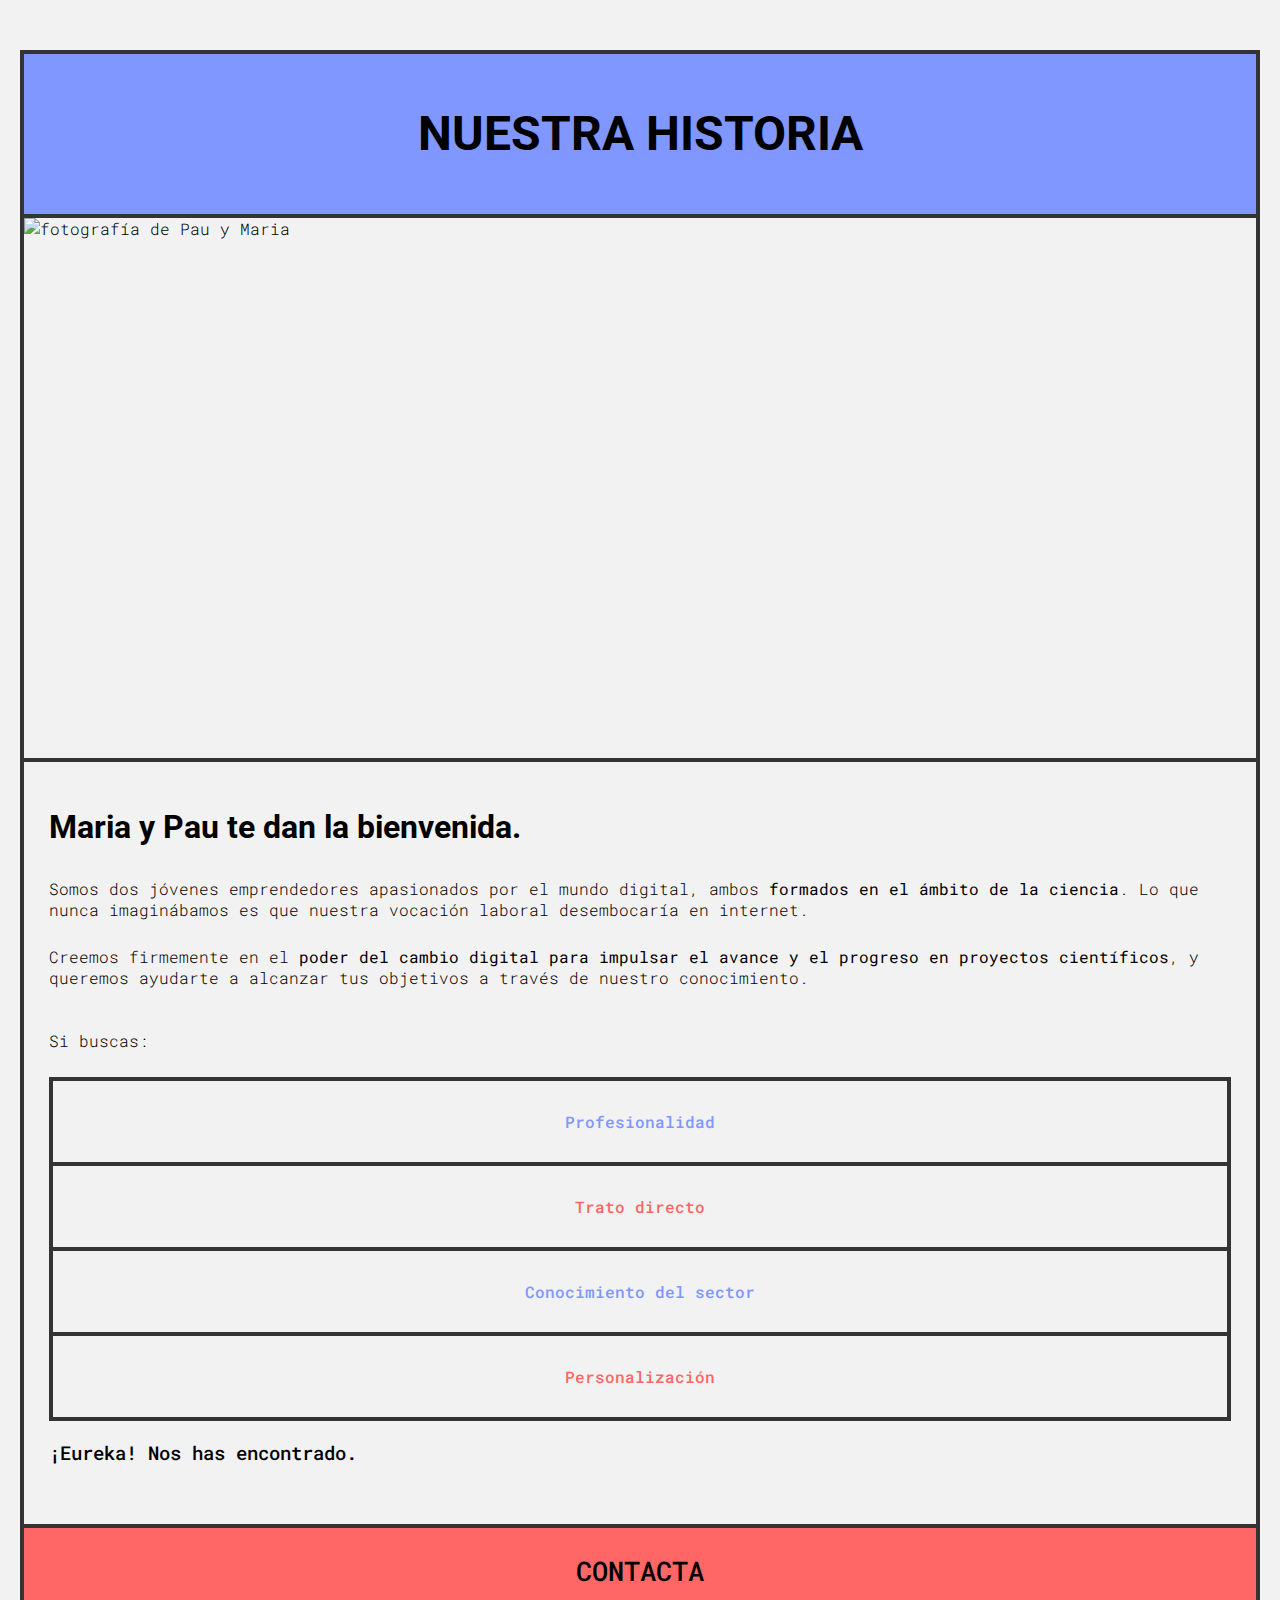
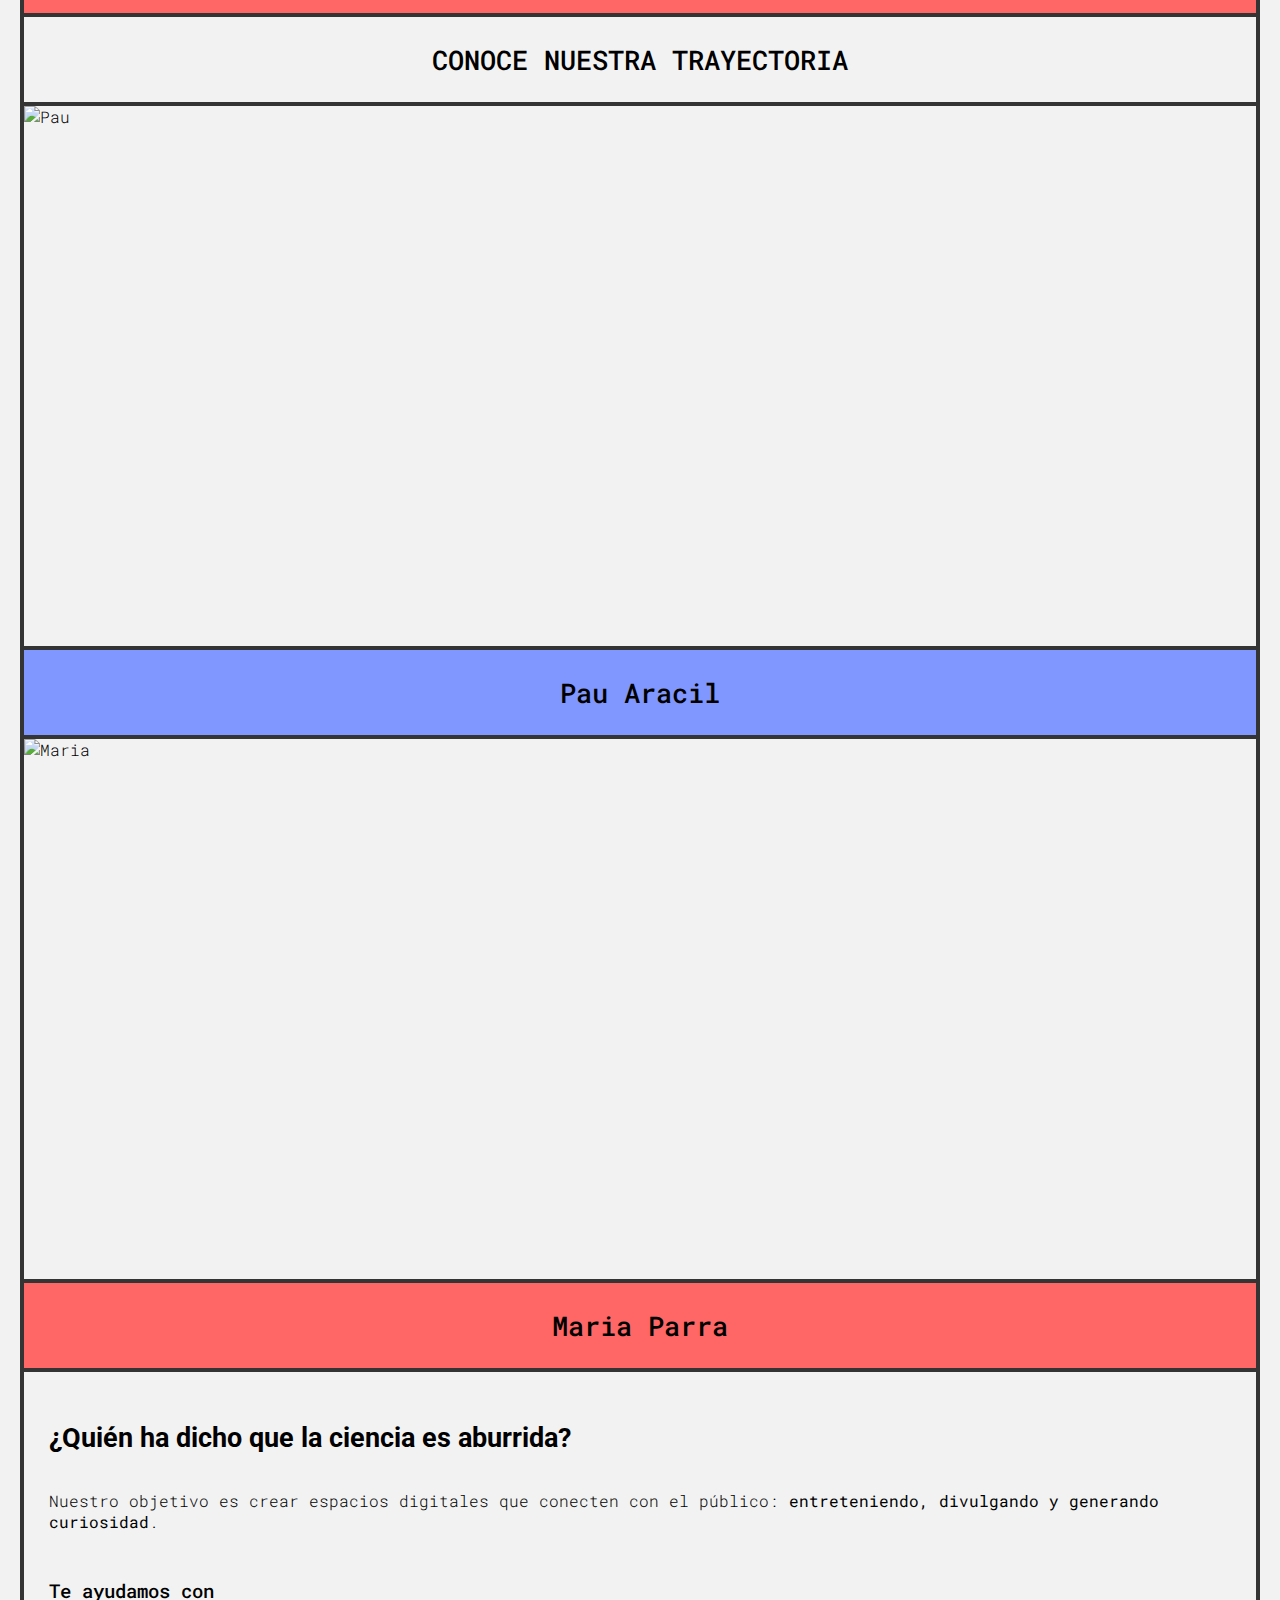
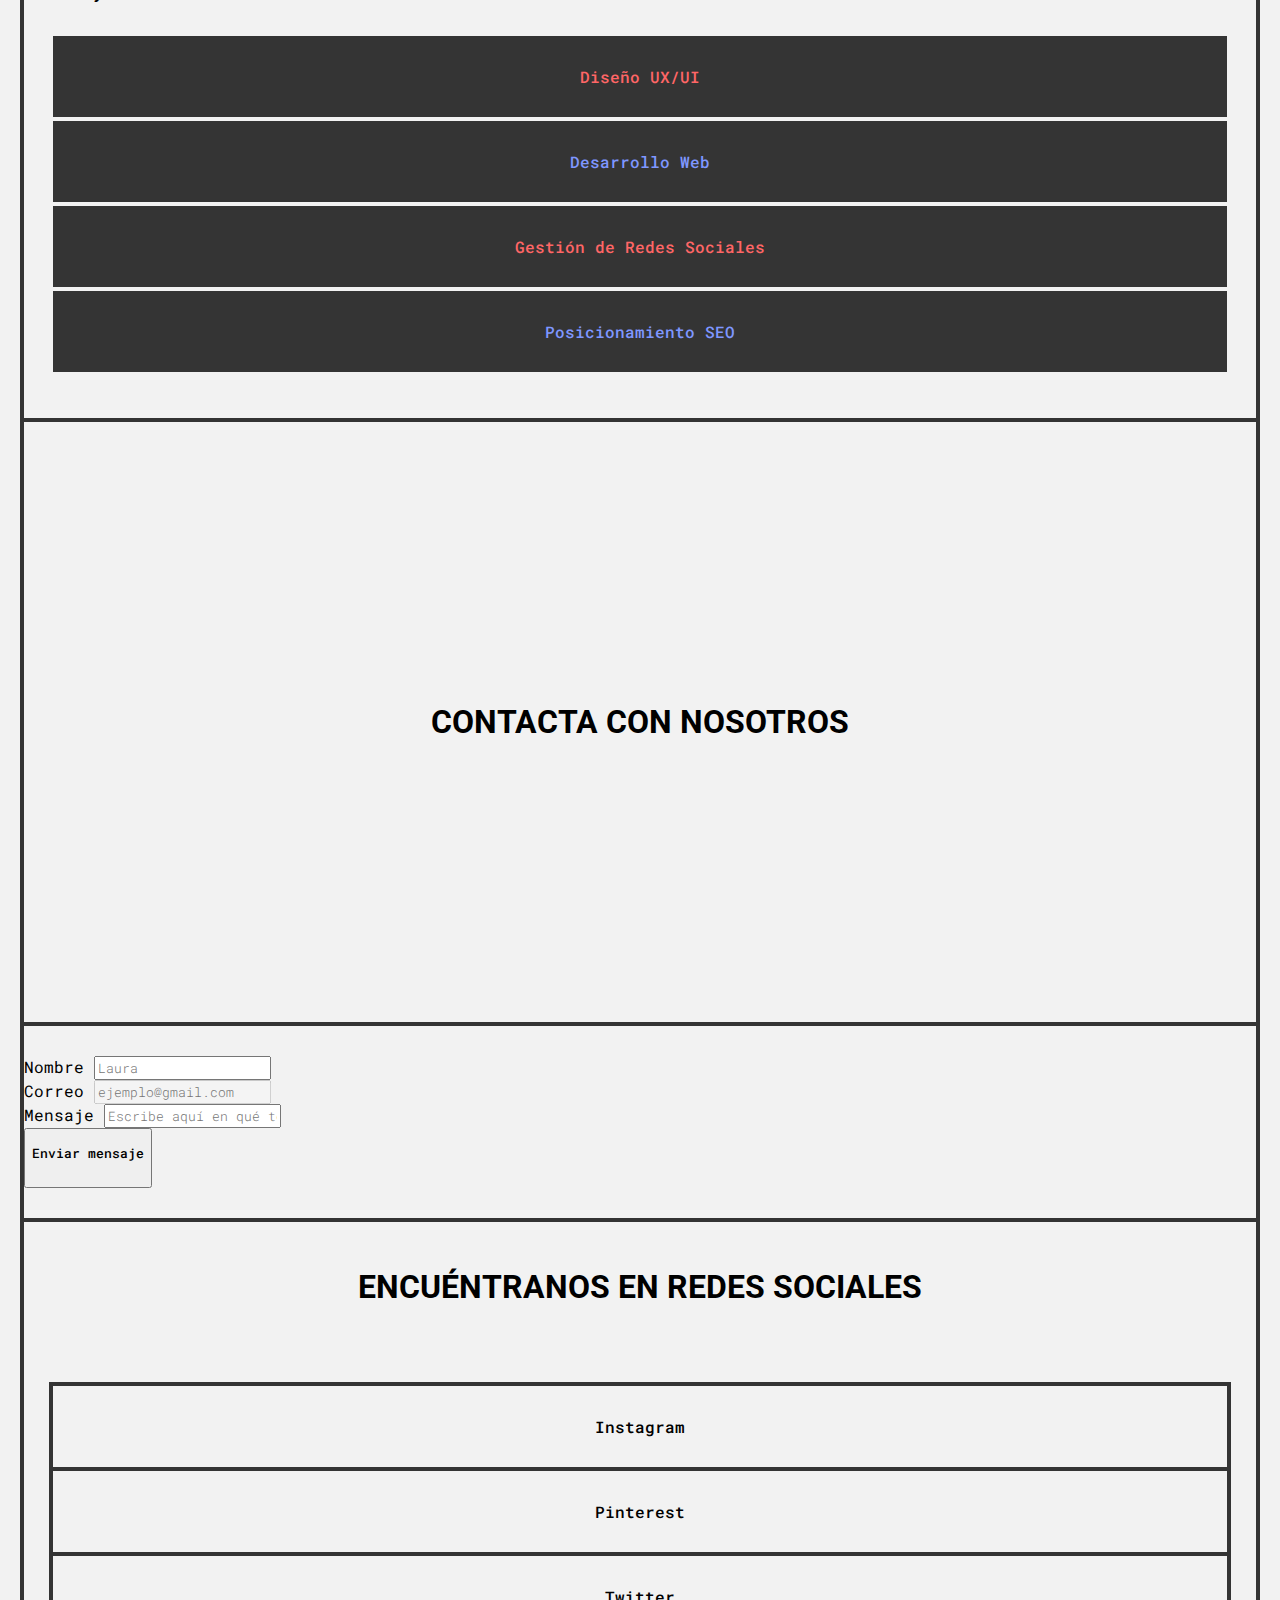
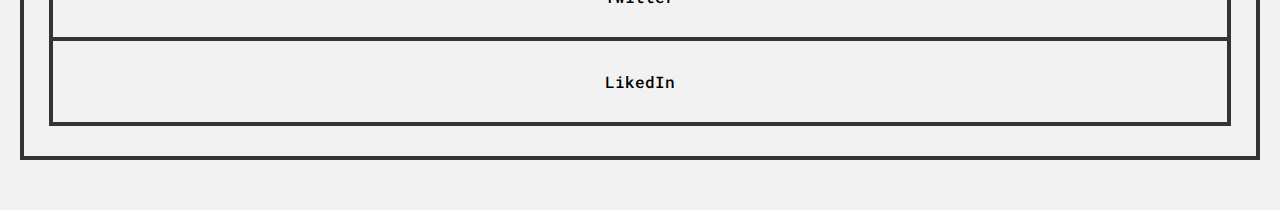
==== about.html @ 6e9b8ceb "20220104_1" ====
<!DOCTYPE html>
<html lang="en">
<head>
    <meta charset="UTF-8">
    <meta http-equiv="X-UA-Compatible" content="IE=edge">
    <meta name="viewport" content="width=device-width, initial-scale=1.0">
    <link rel="stylesheet" href="css/style.css">
    <title>About Us</title>
    <link rel="preconnect" href="https://fonts.googleapis.com">
  <link rel="preconnect" href="https://fonts.gstatic.com" crossorigin>
  <link href="https://fonts.googleapis.com/css2?family=Roboto+Mono:wght@300;500&family=Roboto:ital,wght@0,900;1,900&display=swap" rel="stylesheet">
</head>

<body>
  
  <header>
    <h1 class="box border-box box-title blue-box h1-box">NUESTRA HISTORIA
    </h1>
  </header>
  
  <article>
    <section>
      <img class="border-box" src="https://images.pexels.com/photos/10003548/pexels-photo-10003548.jpeg?auto=compress&cs=tinysrgb&w=1260&h=750&dpr=2" alt="fotografía de Pau y Maria">
    </section>
    <section class="box border-box">
      <section class="margin-box">
        <h2>Maria y Pau te dan la bienvenida.
        </h2>
        <p>Somos dos jóvenes emprendedores apasionados por el mundo digital, ambos <b>formados en el ámbito de la ciencia</b>. Lo que nunca imaginábamos es que nuestra vocación laboral desembocaría en internet.
        </p>
        <p>Creemos firmemente en el <b>poder del cambio digital para impulsar el avance y el progreso en proyectos científicos</b>, y queremos ayudarte a alcanzar tus objetivos a través de nuestro conocimiento.
        </p>
      </section>
      <section class="margin-box">
        <p> Si buscas:
        </p>
        <ul>
          <li class="blue-text grey-border">Profesionalidad</li>
          <li class="orange-text grey-border">Trato directo</li>
          <li class="blue-text grey-border">Conocimiento del sector</li>
          <li class="last-li orange-text grey-border">Personalización</li>
        </ul>
        <p class="big-bold-text">¡Eureka! Nos has encontrado.
        </p>
      </section>
    </section>
  </article>
  
  <article>
    <a class="box border-box box-title orange-box box-title-mono" href="#contact">CONTACTA</a>
    <a class="box border-box box-title box-title-mono" href="#aboutUs">CONOCE NUESTRA TRAYECTORIA</a>
  </article>
  
  <article id="aboutUs">
    <section>
      <img class="border-box" src="https://media.istockphoto.com/id/921791656/es/foto/retrato-de-mujer-africana-sobre-fondo-negro.jpg?s=612x612&w=0&k=20&c=Uk0FLRFSI-djOhnXASIT6nbZ4APIIgSgoaa4du0rtSk=" alt="Pau">
      <p class="box border-box box-title blue-box box-title-mono">Pau Aracil</p>
    </section>
    <section>
      <img class="border-box" src="https://media.istockphoto.com/id/921791656/es/foto/retrato-de-mujer-africana-sobre-fondo-negro.jpg?s=612x612&w=0&k=20&c=Uk0FLRFSI-djOhnXASIT6nbZ4APIIgSgoaa4du0rtSk=" alt="Maria">
      <p class="box border-box box-title orange-box box-title-mono">Maria Parra</p>
    </section>
  </article>
  
  <article class="box border-box">
    <section class="margin-box">
      <h3 class="italic-font">¿Quién ha dicho que la ciencia es aburrida?</h3>
      <p>Nuestro objetivo es crear espacios digitales que conecten con el público: <b>entreteniendo, divulgando y generando curiosidad</b>.</p>
    </section>
    <section class="margin-box">
      <p class="big-bold-text">Te ayudamos con</p>
      <ul>
        <li class="orange-text grey-box white-border">Diseño UX/UI</li>
        <li class="blue-text grey-box white-border">Desarrollo Web</li>
        <li class="orange-text grey-box white-border">Gestión de Redes Sociales</li>
        <li class="blue-text grey-box white-border">Posicionamiento SEO</li>
      </ul>
    </section>
  </article>
  
  <article id="contact">
    <h2 class="box border-box box-title contact-background orange-text">CONTACTA CON NOSOTROS</h2>
    <section class="box border-box">
      <section class="name">
        <label class="form" for="name"><b>Nombre</b></label>
        <input class="form" type="text" placeholder="Laura" id="name">
      </section>
      <section class="email">
        <label class="form" for="email"><b>Correo</b></label>
        <input class="form" type="email" placeholder="ejemplo@gmail.com" id="email" disabled>
      </section>
      <section class="message">
        <label class="form" for="message"><b>Mensaje</b></label>
        <input class="form" type="text" placeholder="Escribe aquí en qué te gustaría que te ayudásemos" id="message">
      </section>
      <section class="submit">
        <button class="form backgroundBlue" type="submit" name="enviar"><p>Enviar mensaje</p></button>
      </section>
    </section>
  </article>
    
  <article>
    <section class="box box-title">
      <h2>ENCUÉNTRANOS EN REDES SOCIALES</h2>
    </section>
    <section class="box">
      <ul class="margin-box socialMedia">
        <li class="grey-border">Instagram</li>
        <li class="grey-border">Pinterest</li>
      </ul>
      <ul class="margin-box socialMedia">
        <li class="grey-border">Twitter</li>
        <li class="last-li grey-border">LikedIn</li>
      </ul>
  </article>

</body>
---- css/style.css ----
body {
    font-family: Roboto Mono, 'monospace';
    font-weight: 300;
    font-size: 1em;
    background-color: #F2F2F2;
    margin: 50px 20px;
    border: solid 4px #343434;
  }
  
  h1, h2, h3 {
    font-family: Roboto;
    margin: 0;
    padding: 20px 0 20px 0;
  }
  
  h2 {
    font-size: 2em;
    line-height: 30px; 
  }
  
  h3 {
    font-size: 1.7em;
  }
  
  p {
    padding: 0 0 10px 0;
  }
  
  [placeholder] {
    font-family: Roboto Mono, 'monospaced';
    font-weight: 300;
  }
  
  ul {
    padding: 0;
  }
  
  li {
    font-weight: 500;
    font-size: 1em;
    padding: 30px 30px;
    display: flex;
    justify-content: center;
    align-items: center;
    text-align: center;
  }
  
  img {
    object-fit: cover;
    width: 100%;
    height: 60vh;
    display: block;
  }
  
  button {
    font-family: Roboto Mono, 'monospaced';
    font-weight: 500;
  }
  
  
  /* Utilities */
  
  .big-bold-text {
    font-weight: 500;
    font-size: 1.2em;
    line-height: 25px; 
  }
  
  .italic-text {
    font-style: italic;
  }

  .orange-text {
    color: #FF6666;
  }

  .blue-text {
    color: #7F97FF;
  }
  
  .box {
    margin: 0;
    display: flex;
    flex-direction: column;
    padding: 30px 0;
  }
  
  .border-box {
    border-color: #343434;
    border-width: 0 0 4px 0;
    border-style: solid;
  }
  
  .box-title {
    color: black;
    justify-content: center;
    align-items: center;
    padding: 30px 10px;
    text-align: center;
  }
  
  .box-title-mono {
    text-decoration: none;
    font-size: 1.7em;
    font-family: Roboto Mono;
    font-weight: 500;
    line-height: 25px;
  }
  
  .h1-box {
    padding: 60px 10px;
    font-size: 3em;
    line-height: 40px;
  }
  
  .blue-box {
    background-color: #7F97FF;
  }
  
  .orange-box {
    background-color: #FF6666;
  }

  .grey-box {
    background-color: #343434;
  }
  
  .margin-box {
    margin: 0 25px 0 25px;
  }
  
  .contact-background {
    background-image: url("https://e00-elmundo.uecdn.es/elmundo/imagenes/2013/04/30/ciencia/1367320812_0.jpg");
    height: 60vh;
    background-repeat: no-repeat;
    background-position: center;
    background-size: cover;
    display: flex;
    align-items: center;
    justify-content: center;
  }
  
  .grey-border {
    border-color: #343434;
    border-width: 4px 4px 0 4px;
    border-style: solid;
  }

  .white-border {
    border-color: #F2F2F2;
    border-width: 4px 4px 0 4px;
    border-style: solid;
  }

  .last-li {
    border-width: 4px;
  }



  


  
  
  /* Todo esto de aquí abajo creo que lo tendré que poner para un móvil algo más grande

  Además, tendré que hacer algo para que no tengan margen, porque en el móvil peque peque lo he puesto
  igual que están las fortalezas y los servicios.

  .socialMedia {
    display: flex;
    justify-content: center;
    align-items: center;
    margin: 0;
  }

  .socialMedia > li {
    text-align: center;
    flex: 1;
    display: block;
    border-color: #343434;
    border-style: solid;
    margin: 0;
  }
  
  .socialMedia > li:nth-child(1) {
    border-width: 4px 2px 0 0;
  }
  
  .socialMedia > li:nth-child(2) {
    border-width: 4px 0 0 2px;
  } 

  */
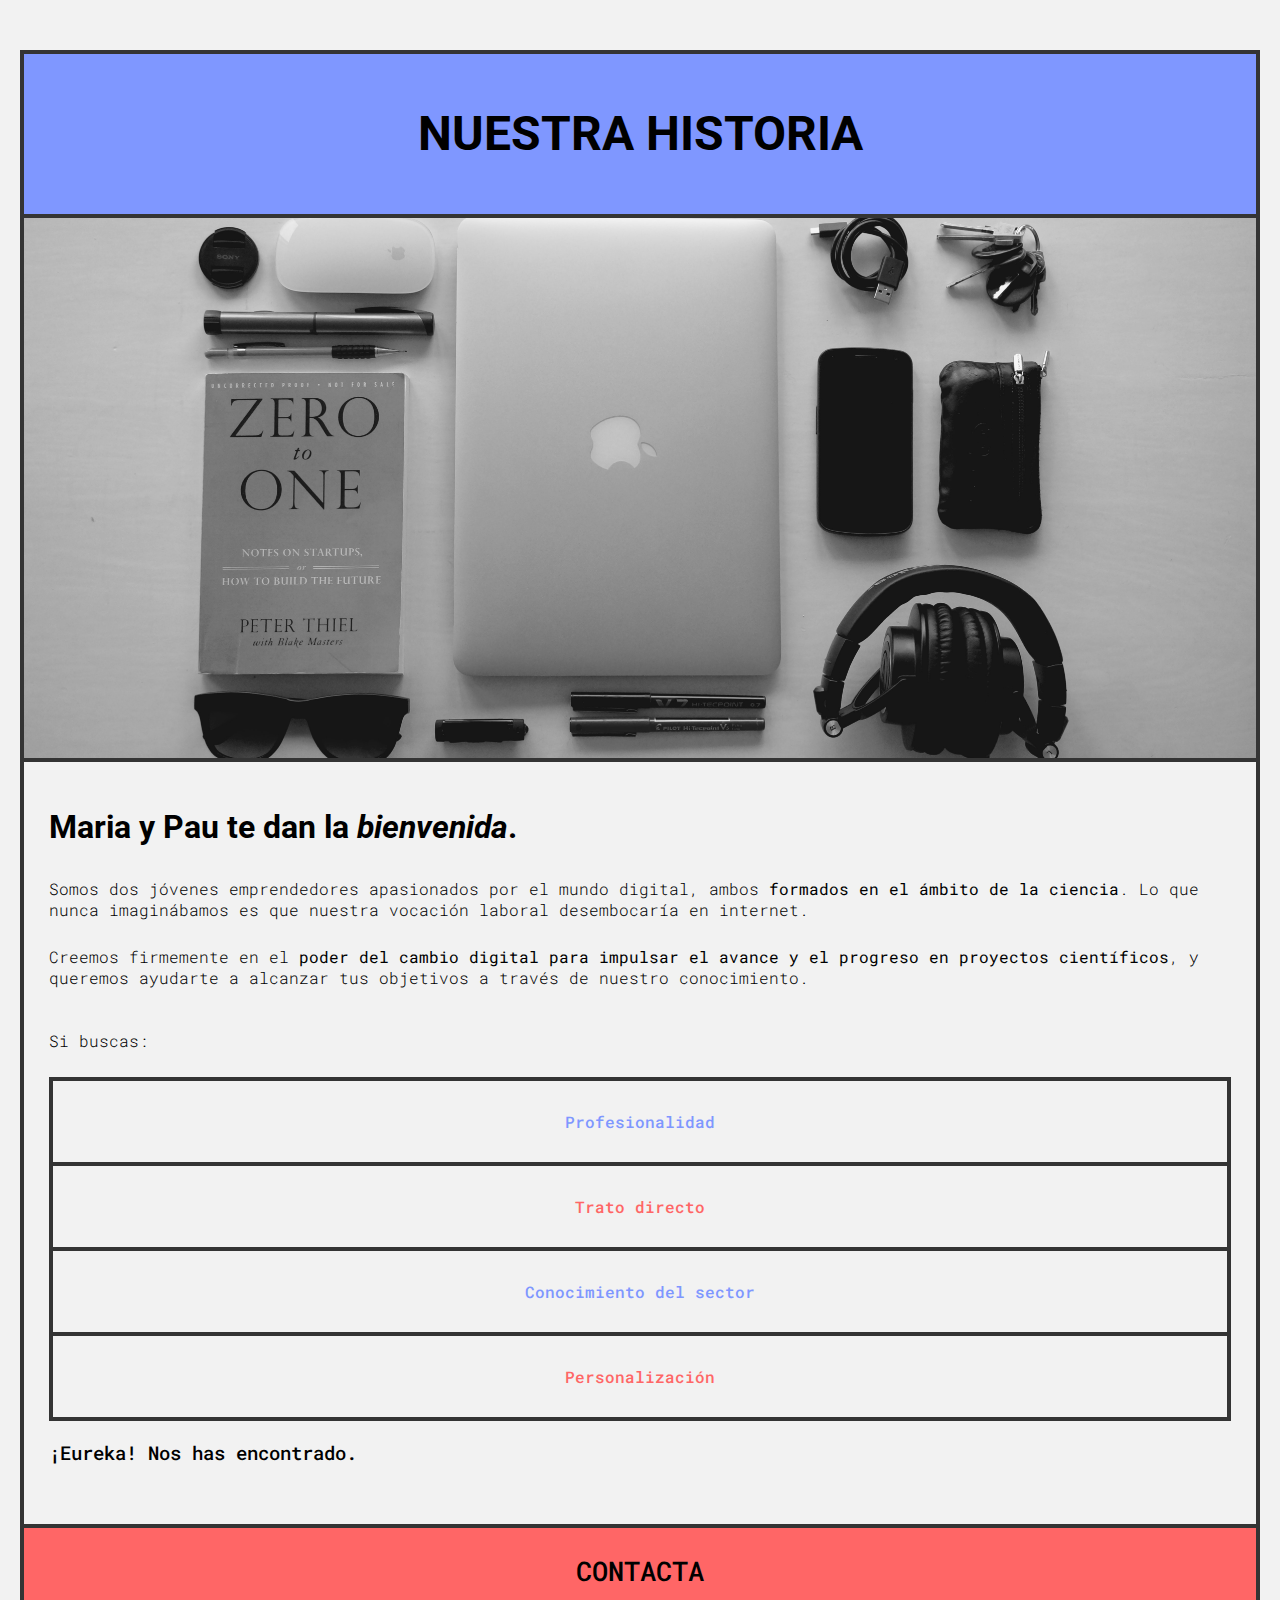
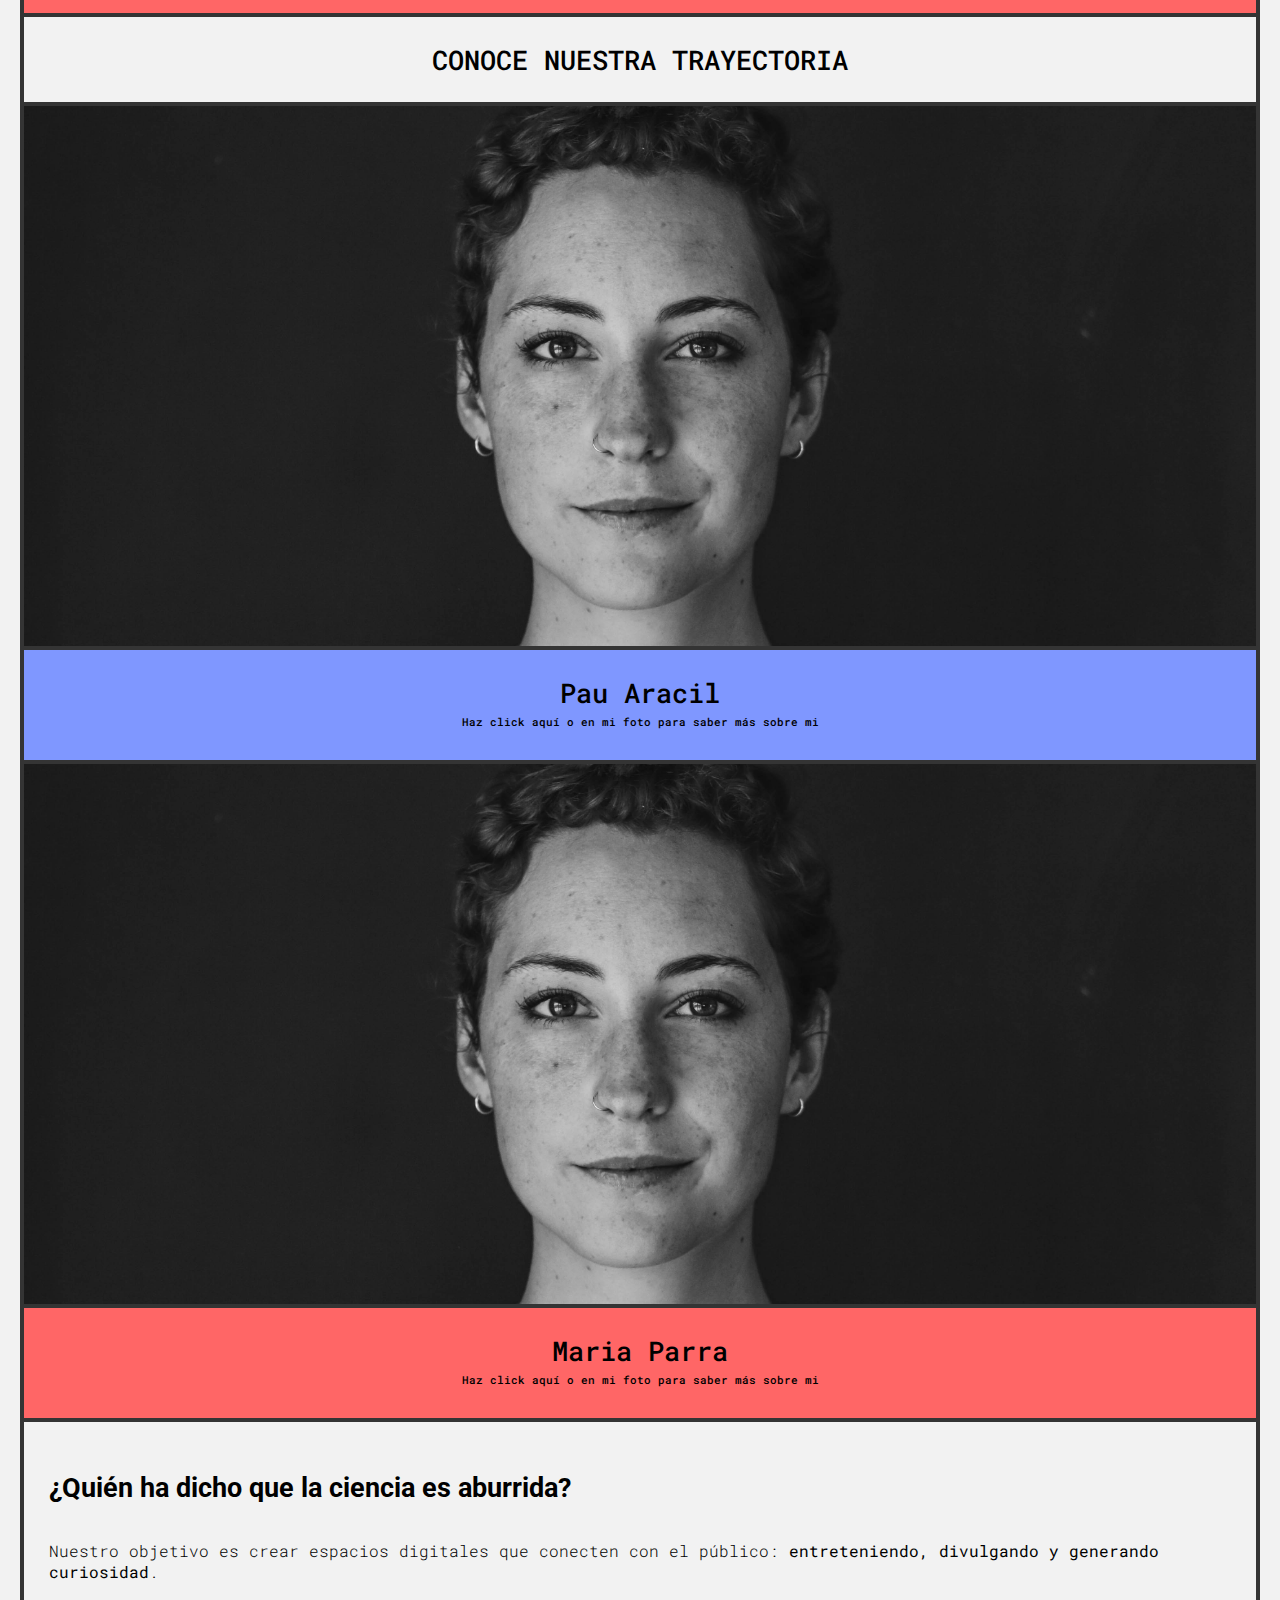
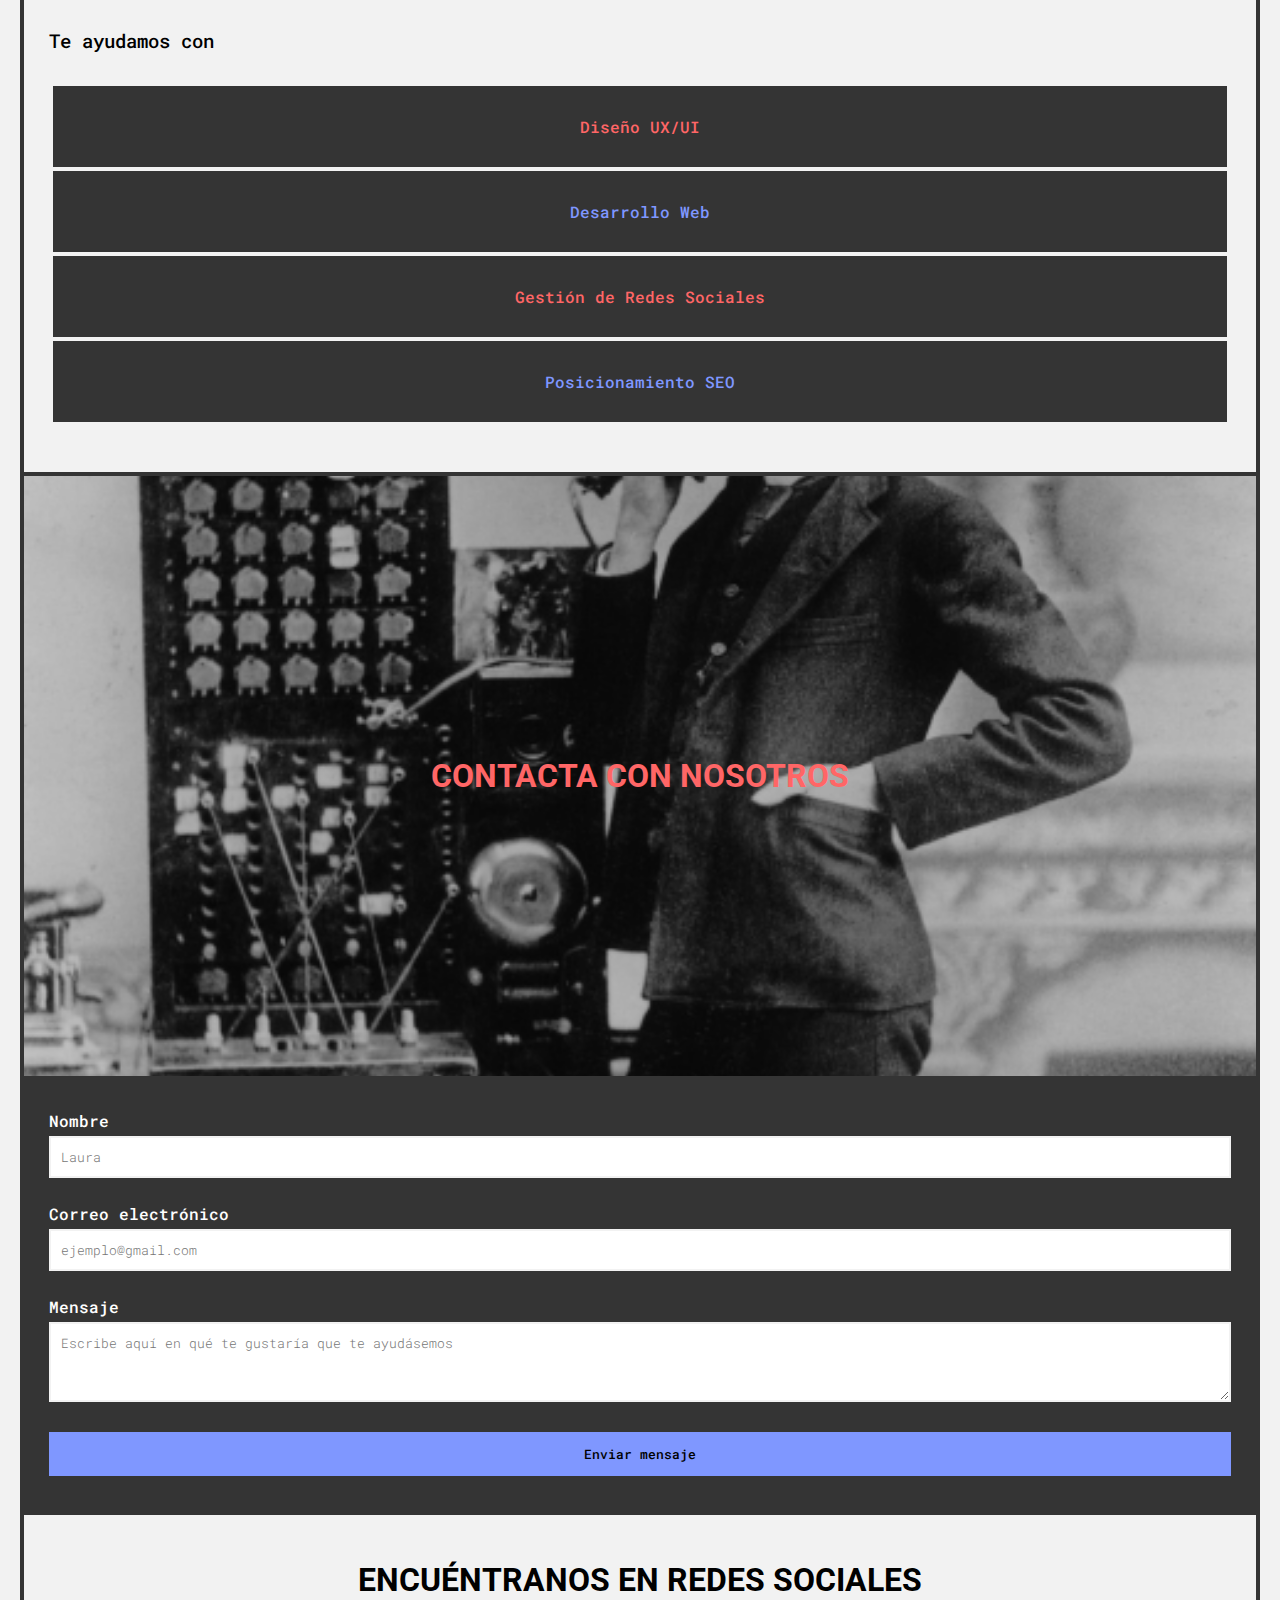
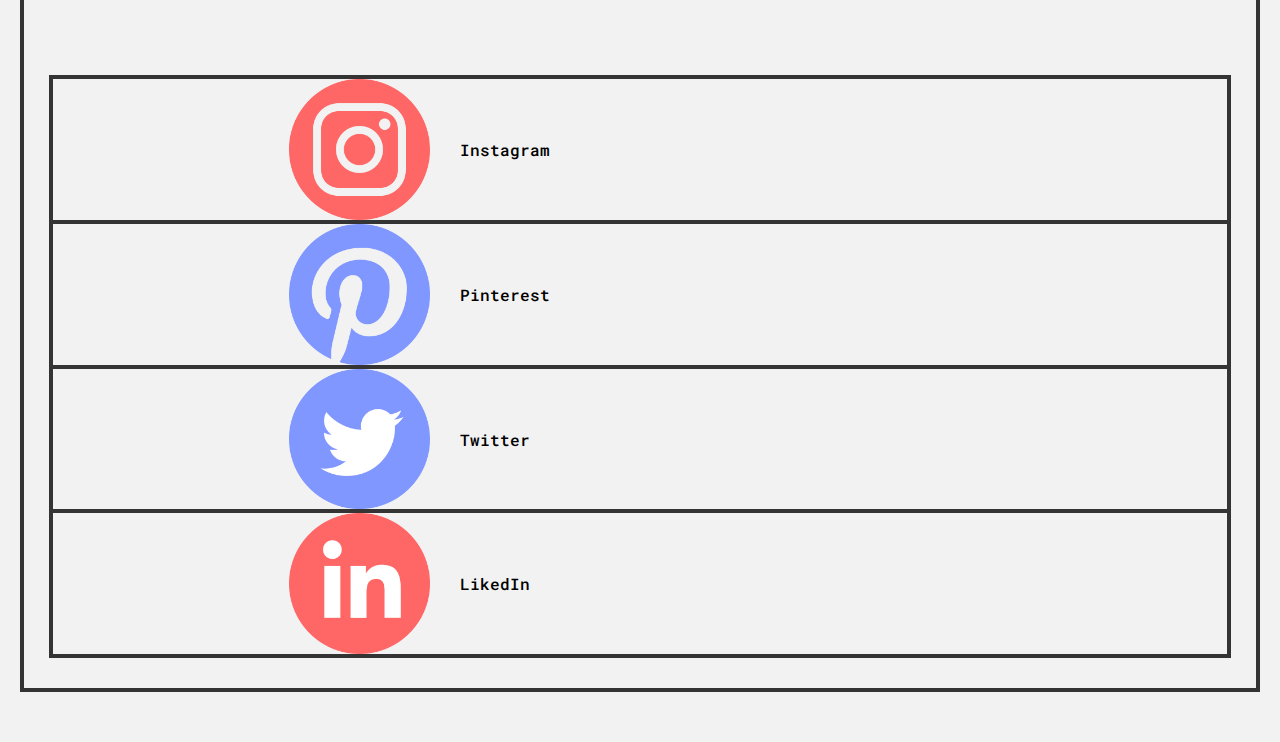
==== commit b204b7eb: "20220104_2" ====
--- a/about.html
+++ b/about.html
@@ -20,11 +20,11 @@
   
   <article>
     <section>
-      <img class="border-box" src="https://images.pexels.com/photos/10003548/pexels-photo-10003548.jpeg?auto=compress&cs=tinysrgb&w=1260&h=750&dpr=2" alt="fotografía de Pau y Maria">
+      <img class="border-box" src="img/foto-prueba-1.jpg" alt="fotografía de Pau y Maria">
     </section>
     <section class="box border-box">
       <section class="margin-box">
-        <h2>Maria y Pau te dan la bienvenida.
+        <h2>Maria y Pau te dan la <i>bienvenida</i>.
         </h2>
         <p>Somos dos jóvenes emprendedores apasionados por el mundo digital, ambos <b>formados en el ámbito de la ciencia</b>. Lo que nunca imaginábamos es que nuestra vocación laboral desembocaría en internet.
         </p>
@@ -35,10 +35,10 @@
         <p> Si buscas:
         </p>
         <ul>
-          <li class="blue-text grey-border">Profesionalidad</li>
-          <li class="orange-text grey-border">Trato directo</li>
-          <li class="blue-text grey-border">Conocimiento del sector</li>
-          <li class="last-li orange-text grey-border">Personalización</li>
+          <li class="blue-text grey-border hover-grey">Profesionalidad</li>
+          <li class="orange-text grey-border hover-grey">Trato directo</li>
+          <li class="blue-text grey-border hover-grey">Conocimiento del sector</li>
+          <li class="last-li orange-text grey-border hover-grey">Personalización</li>
         </ul>
         <p class="big-bold-text">¡Eureka! Nos has encontrado.
         </p>
@@ -53,12 +53,12 @@
   
   <article id="aboutUs">
     <section>
-      <img class="border-box" src="https://media.istockphoto.com/id/921791656/es/foto/retrato-de-mujer-africana-sobre-fondo-negro.jpg?s=612x612&w=0&k=20&c=Uk0FLRFSI-djOhnXASIT6nbZ4APIIgSgoaa4du0rtSk=" alt="Pau">
-      <p class="box border-box box-title blue-box box-title-mono">Pau Aracil</p>
+      <img class="border-box" src="img/foto-prueba-2.jpg" alt="Pau">
+      <p class="box border-box box-title blue-box box-title-mono name-text">Pau Aracil</p>
     </section>
     <section>
-      <img class="border-box" src="https://media.istockphoto.com/id/921791656/es/foto/retrato-de-mujer-africana-sobre-fondo-negro.jpg?s=612x612&w=0&k=20&c=Uk0FLRFSI-djOhnXASIT6nbZ4APIIgSgoaa4du0rtSk=" alt="Maria">
-      <p class="box border-box box-title orange-box box-title-mono">Maria Parra</p>
+      <img class="border-box" src="img/foto-prueba-2.jpg" alt="Maria">
+      <p class="box border-box box-title orange-box box-title-mono name-text">Maria Parra</p>
     </section>
   </article>
   
@@ -73,30 +73,30 @@
         <li class="orange-text grey-box white-border">Diseño UX/UI</li>
         <li class="blue-text grey-box white-border">Desarrollo Web</li>
         <li class="orange-text grey-box white-border">Gestión de Redes Sociales</li>
-        <li class="blue-text grey-box white-border">Posicionamiento SEO</li>
+        <li class="last-li blue-text grey-box white-border">Posicionamiento SEO</li>
       </ul>
     </section>
   </article>
   
   <article id="contact">
     <h2 class="box border-box box-title contact-background orange-text">CONTACTA CON NOSOTROS</h2>
-    <section class="box border-box">
-      <section class="name">
-        <label class="form" for="name"><b>Nombre</b></label>
-        <input class="form" type="text" placeholder="Laura" id="name">
+    <form class="box border-box grey-box">
+      <section class="content margin-box ">
+        <label for="name">Nombre</label>
+        <input type="text" placeholder="Laura" id="name">
       </section>
-      <section class="email">
-        <label class="form" for="email"><b>Correo</b></label>
-        <input class="form" type="email" placeholder="ejemplo@gmail.com" id="email" disabled>
+      <section class="content margin-box">
+        <label for="mail">Correo electrónico</label>
+        <input type="email" placeholder="ejemplo@gmail.com" id="mail">
       </section>
-      <section class="message">
-        <label class="form" for="message"><b>Mensaje</b></label>
-        <input class="form" type="text" placeholder="Escribe aquí en qué te gustaría que te ayudásemos" id="message">
+      <section class="content margin-box">
+        <label for="msg">Mensaje</label>
+        <textarea type="text" placeholder="Escribe aquí en qué te gustaría que te ayudásemos" id="msg"></textarea>
       </section>
-      <section class="submit">
-        <button class="form backgroundBlue" type="submit" name="enviar"><p>Enviar mensaje</p></button>
+      <section class="content margin-box">
+        <button class="blue-box" type="submit" name="enviar"><p>Enviar mensaje</p></button>
       </section>
-    </section>
+    </form>
   </article>
     
   <article>
@@ -105,12 +105,24 @@
     </section>
     <section class="box">
       <ul class="margin-box socialMedia">
-        <li class="grey-border">Instagram</li>
-        <li class="grey-border">Pinterest</li>
+        <section class="icon-text grey-border">
+          <img class="icon" src="img/icono-instagram.png" alt="Icono Instagram">
+          <li>Instagram</li>
+        </section>
+        <section class="icon-text grey-border">
+          <img class="icon" src="img/icono-pinterest.png" alt="Icono Pinterest">
+          <li>Pinterest</li>
+        </section>
       </ul>
       <ul class="margin-box socialMedia">
-        <li class="grey-border">Twitter</li>
-        <li class="last-li grey-border">LikedIn</li>
+        <section class="icon-text grey-border">
+          <img class="icon" src="img/icono-twitter.png" alt="Icono Twitter">
+          <li>Twitter</li>
+        </section>
+        <section class="last-li icon-text grey-border">
+          <img class="icon" src="img/icono-linkedin.png" alt="Icono LikedIn">
+          <li>LikedIn</li>
+        </section>
       </ul>
   </article>
 
--- a/css/style.css
+++ b/css/style.css
@@ -1,172 +1,244 @@
 body {
-    font-family: Roboto Mono, 'monospace';
-    font-weight: 300;
-    font-size: 1em;
-    background-color: #F2F2F2;
-    margin: 50px 20px;
-    border: solid 4px #343434;
-  }
-  
-  h1, h2, h3 {
-    font-family: Roboto;
-    margin: 0;
-    padding: 20px 0 20px 0;
-  }
-  
-  h2 {
-    font-size: 2em;
-    line-height: 30px; 
-  }
-  
-  h3 {
-    font-size: 1.7em;
-  }
-  
-  p {
-    padding: 0 0 10px 0;
-  }
-  
-  [placeholder] {
-    font-family: Roboto Mono, 'monospaced';
-    font-weight: 300;
-  }
-  
-  ul {
-    padding: 0;
-  }
-  
-  li {
-    font-weight: 500;
-    font-size: 1em;
-    padding: 30px 30px;
-    display: flex;
-    justify-content: center;
-    align-items: center;
-    text-align: center;
-  }
-  
-  img {
-    object-fit: cover;
-    width: 100%;
-    height: 60vh;
-    display: block;
-  }
-  
-  button {
-    font-family: Roboto Mono, 'monospaced';
-    font-weight: 500;
-  }
-  
-  
-  /* Utilities */
-  
-  .big-bold-text {
-    font-weight: 500;
-    font-size: 1.2em;
-    line-height: 25px; 
-  }
-  
-  .italic-text {
-    font-style: italic;
-  }
-
-  .orange-text {
-    color: #FF6666;
-  }
-
-  .blue-text {
-    color: #7F97FF;
-  }
-  
-  .box {
-    margin: 0;
-    display: flex;
-    flex-direction: column;
-    padding: 30px 0;
-  }
-  
-  .border-box {
-    border-color: #343434;
-    border-width: 0 0 4px 0;
-    border-style: solid;
-  }
-  
-  .box-title {
-    color: black;
-    justify-content: center;
-    align-items: center;
-    padding: 30px 10px;
-    text-align: center;
-  }
-  
-  .box-title-mono {
-    text-decoration: none;
-    font-size: 1.7em;
-    font-family: Roboto Mono;
-    font-weight: 500;
-    line-height: 25px;
-  }
-  
-  .h1-box {
-    padding: 60px 10px;
-    font-size: 3em;
-    line-height: 40px;
-  }
-  
-  .blue-box {
-    background-color: #7F97FF;
-  }
-  
-  .orange-box {
-    background-color: #FF6666;
-  }
-
-  .grey-box {
-    background-color: #343434;
-  }
-  
-  .margin-box {
-    margin: 0 25px 0 25px;
-  }
-  
-  .contact-background {
-    background-image: url("https://e00-elmundo.uecdn.es/elmundo/imagenes/2013/04/30/ciencia/1367320812_0.jpg");
-    height: 60vh;
-    background-repeat: no-repeat;
-    background-position: center;
-    background-size: cover;
-    display: flex;
-    align-items: center;
-    justify-content: center;
-  }
-  
-  .grey-border {
-    border-color: #343434;
-    border-width: 4px 4px 0 4px;
-    border-style: solid;
-  }
-
-  .white-border {
-    border-color: #F2F2F2;
-    border-width: 4px 4px 0 4px;
-    border-style: solid;
-  }
-
-  .last-li {
-    border-width: 4px;
-  }
-
-
-
-  
-
-
-  
-  
-  /* Todo esto de aquí abajo creo que lo tendré que poner para un móvil algo más grande
-
-  Además, tendré que hacer algo para que no tengan margen, porque en el móvil peque peque lo he puesto
-  igual que están las fortalezas y los servicios.
+  font-family: Roboto Mono, 'monospace';
+  font-weight: 300;
+  font-size: 1em;
+  background-color: #F2F2F2;
+  margin: 50px 20px;
+  border: solid 4px #343434;
+}
+  
+h1, h2, h3 {
+  font-family: Roboto;
+  margin: 0;
+  padding: 20px 0 20px 0;
+}
+  
+h2 {
+  font-size: 2em;
+  line-height: 30px; 
+}
+  
+h3 {
+  font-size: 1.7em;
+}
+  
+p {
+  padding: 0 0 10px 0;
+}
+  
+[placeholder] {
+  font-family: Roboto Mono, 'monospaced';
+  font-weight: 300;
+}
+  
+ul {
+  padding: 0;
+}
+  
+li {
+  font-weight: 500;
+  font-size: 1em;
+  padding: 30px 30px;
+  display: flex;
+  justify-content: center;
+  align-items: center;
+  text-align: center;
+}
+  
+img {
+  object-fit: cover;
+  width: 100%;
+  height: 60vh;
+  display: block;
+}
+
+label {
+  color: white;
+  display: block;
+  font-weight: 500;
+}
+
+input, textarea {
+  display: block;
+  width: 100%;
+  margin: 5px 0 25px 0;
+  padding: 10px;
+  box-sizing: border-box;
+  border: solid 2px #F2F2F2;
+  box-shadow: 0;
+  outline: 0 none;
+
+}
+
+textarea {
+  padding: 10px 10px 30px 10px;
+}
+  
+button {
+  font-family: Roboto Mono, 'monospaced';
+  font-weight: 500;
+  margin: 5px 0;
+  width: 100%;
+  padding: 0;
+  border: none;
+}
+
+button > p {
+  padding: 0;
+}
+  
+/* Utilities */
+
+.content {
+  display: block;
+  position: relative;
+}
+
+.big-bold-text {
+  font-weight: 500;
+  font-size: 1.2em;
+  line-height: 25px; 
+}
+  
+.italic-text {
+  font-style: italic;
+}
+
+.orange-text {
+  color: #FF6666;
+}
+
+.blue-text {
+  color: #7F97FF;
+}
+  
+.box {
+  margin: 0;
+  display: flex;
+  flex-direction: column;
+  padding: 30px 0;
+}
+  
+.border-box {
+  border-color: #343434;
+  border-width: 0 0 4px 0;
+  border-style: solid;
+}
+  
+.box-title {
+  color: black;
+  justify-content: center;
+  align-items: center;
+  padding: 30px 30px;
+  text-align: center;
+}
+  
+.box-title-mono {
+  text-decoration: none;
+  font-size: 1.7em;
+  font-family: Roboto Mono;
+  font-weight: 500;
+  line-height: 25px;
+}
+  
+.h1-box {
+  padding: 60px 10px;
+  font-size: 3em;
+  line-height: 40px;
+}
+  
+.blue-box {
+  background-color: #7F97FF;
+}
+  
+.orange-box {
+  background-color: #FF6666;
+}
+
+.grey-box {
+  background-color: #343434;
+}
+  
+.margin-box {
+  margin: 0 25px 0 25px;
+}
+  
+.contact-background {
+  background-image: url("../img/foto-telefono.jpg");
+  height: 60vh;
+  background-repeat: no-repeat;
+  background-position: center;
+  background-size: cover;
+  display: flex;
+  align-items: center;
+  justify-content: center;
+  color: #FF6666;
+}
+  
+.grey-border {
+  border-color: #343434;
+  border-width: 4px 4px 0 4px;
+  border-style: solid;
+}
+
+.white-border {
+  border-color: #F2F2F2;
+  border-width: 4px 4px 0 4px;
+  border-style: solid;
+}
+
+.name-text::after {
+  content: "Haz click aquí o en mi foto para saber más sobre mi";
+  color: black;
+  font-size: 0.4em;
+  line-height: 15px;
+  margin-top: 10px;
+}
+
+/* Esto de arriba quitarlo en desktop, porque al pasar el cursor ya lo verán */
+
+.icon-text {
+  display: flex;
+  align-items: center;
+  justify-content: left;
+  padding-left: 20%;
+}
+
+.icon {
+  width: 15%;
+  height: 15%;
+}
+  
+.last-li {
+  border-width: 4px;
+}
+
+/* Locura de hovers */
+
+.hover-grey:hover, .hover-grey:active {
+  background-color: #343434;
+}
+
+button:hover {
+  background-color: #FF6666;
+}
+
+input:focus,textarea:focus {
+  border: solid 2px #FF6666;
+}
+
+
+
+
+
+  
+  
+/* Todo esto de aquí abajo creo que lo tendré que poner para un móvil algo más grande
+
+Además, tendré que hacer algo para que no tengan margen, porque en el móvil peque peque lo he puesto
+igual que están las fortalezas y los servicios.
+
+Comprobar que todas las clases estén bien!
 
   .socialMedia {
     display: flex;
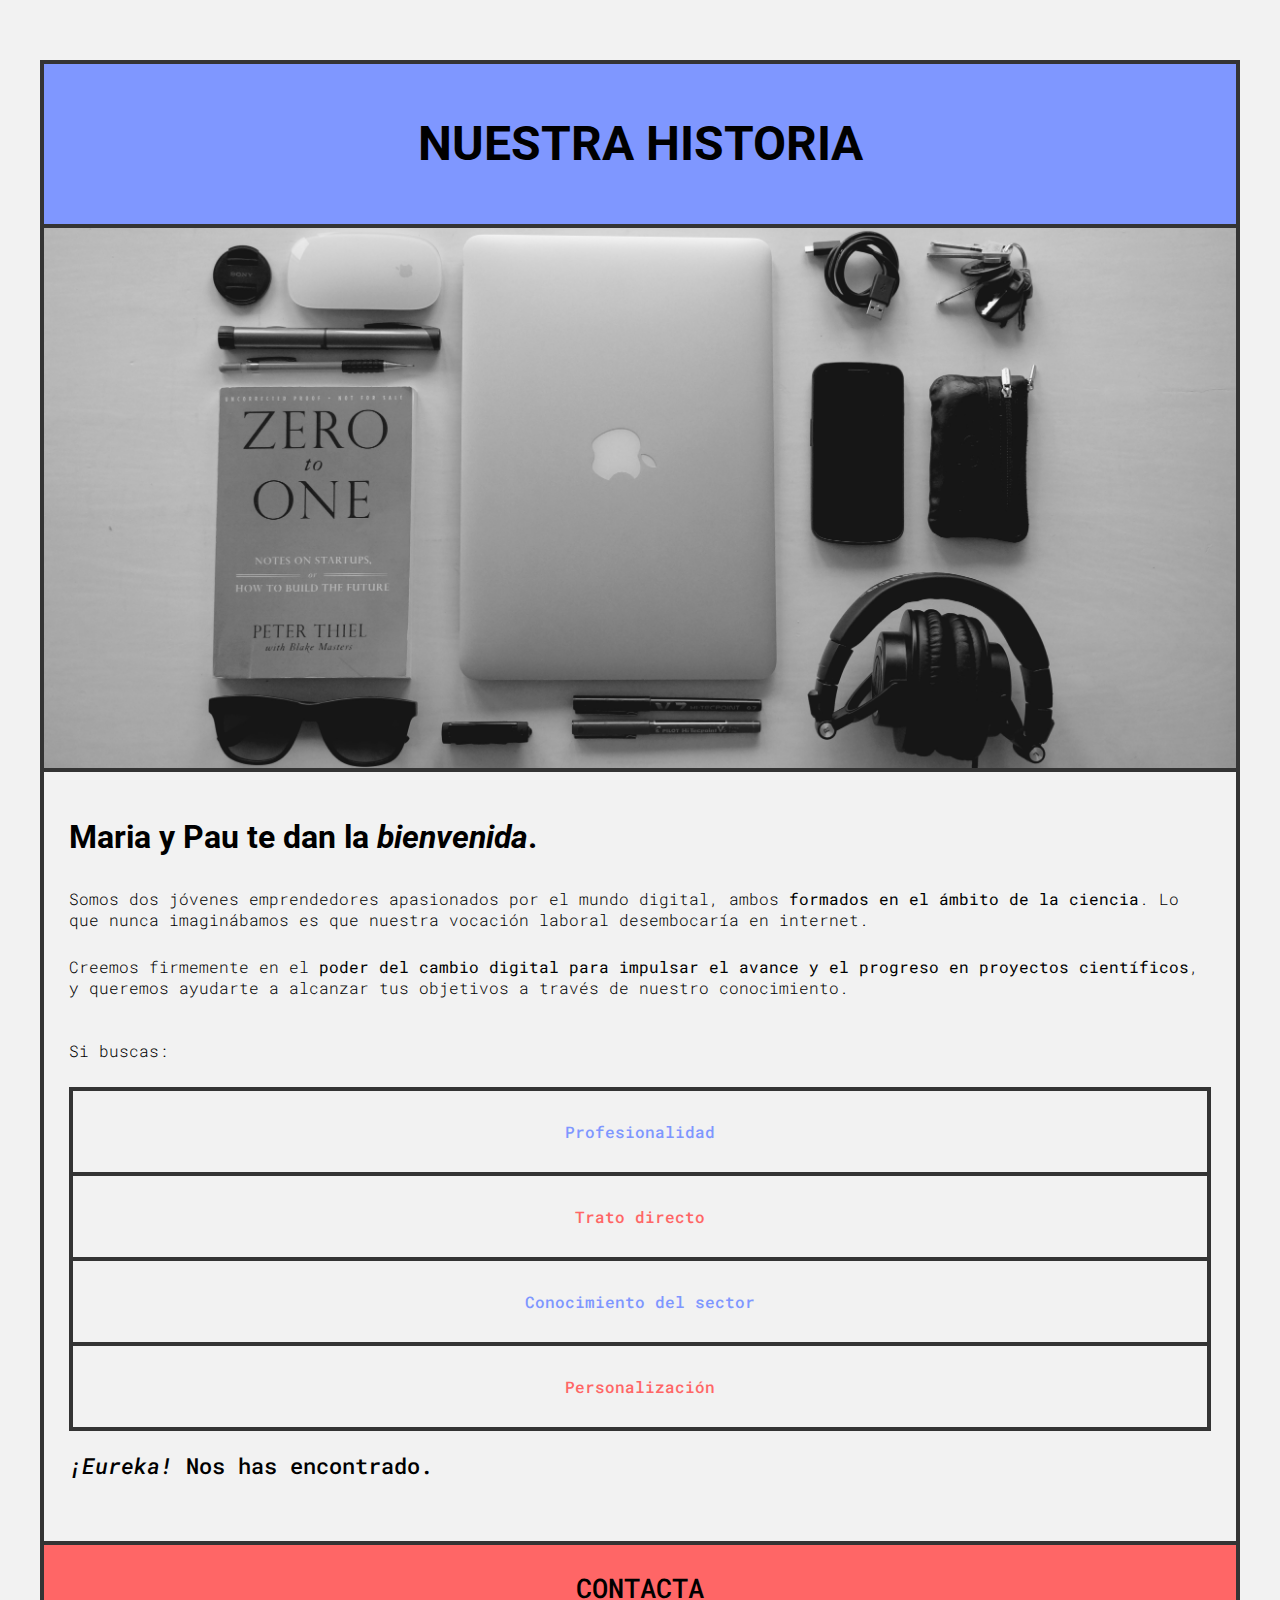
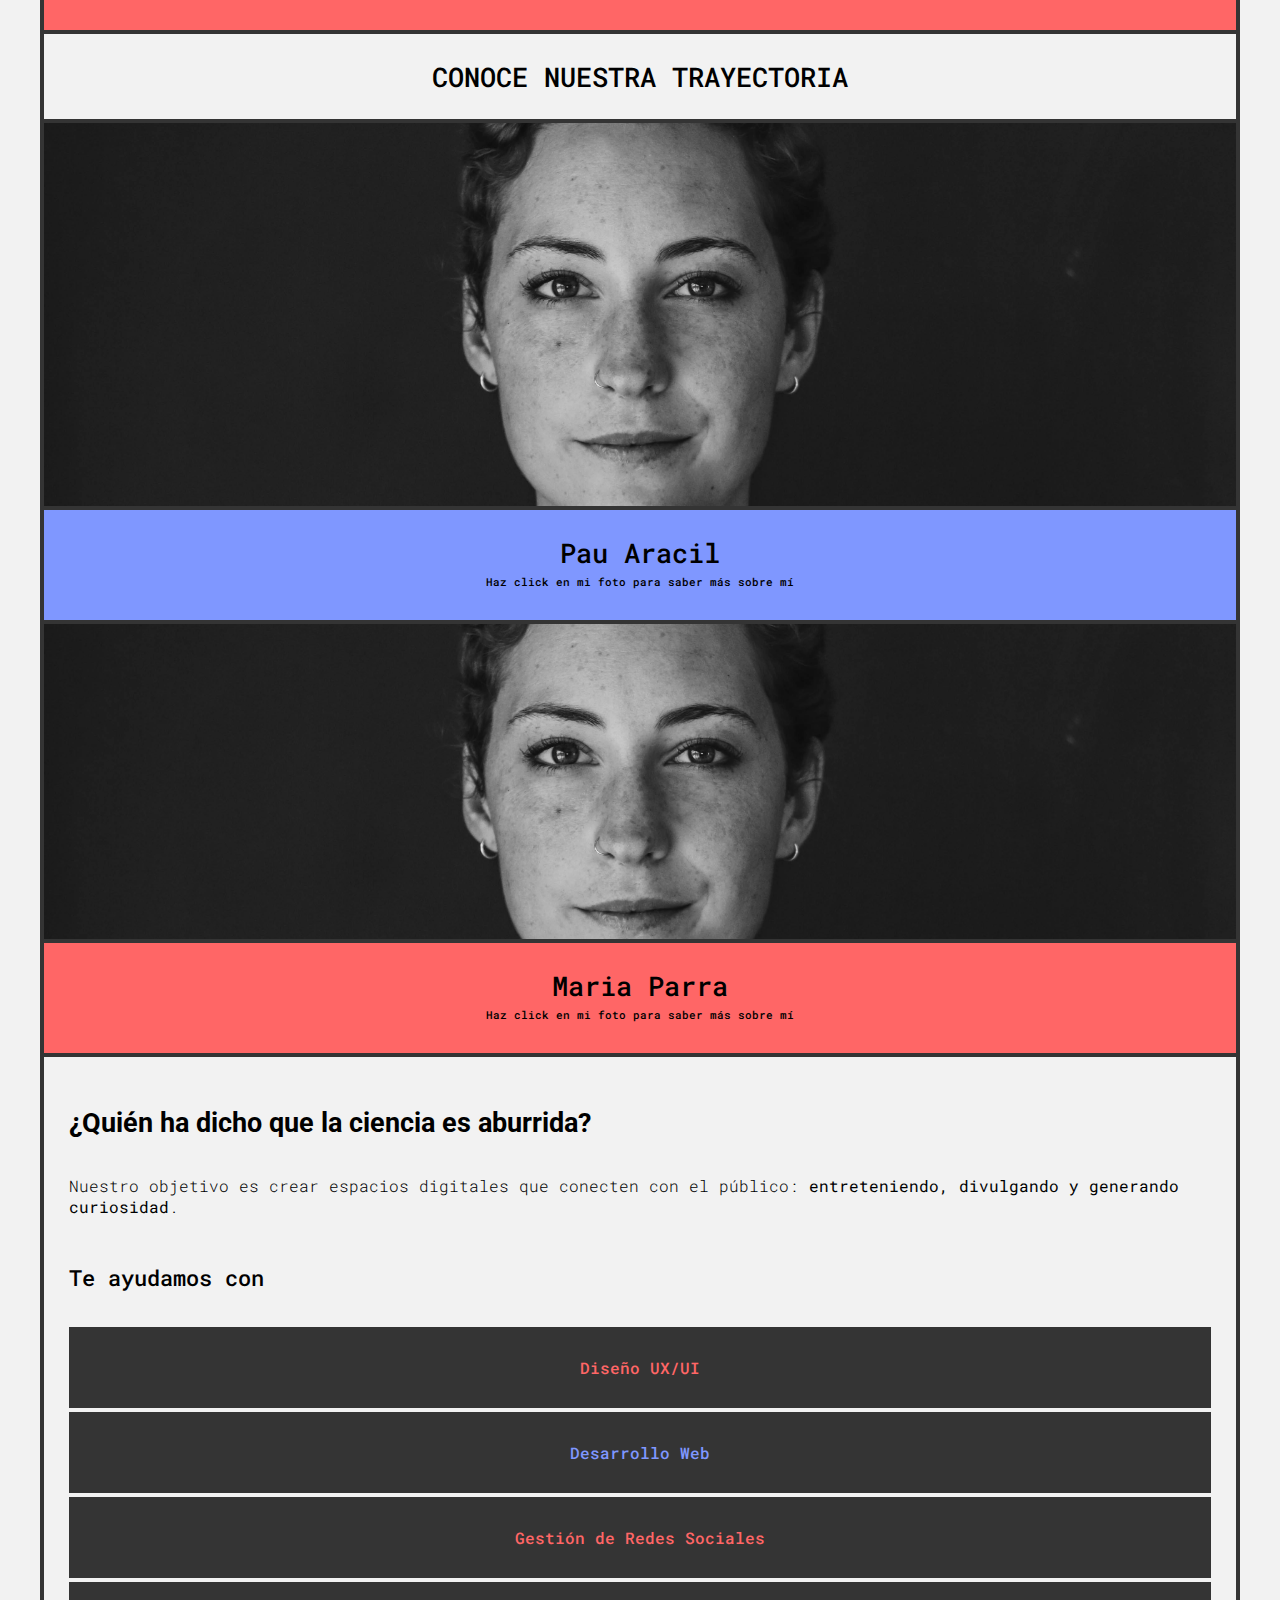
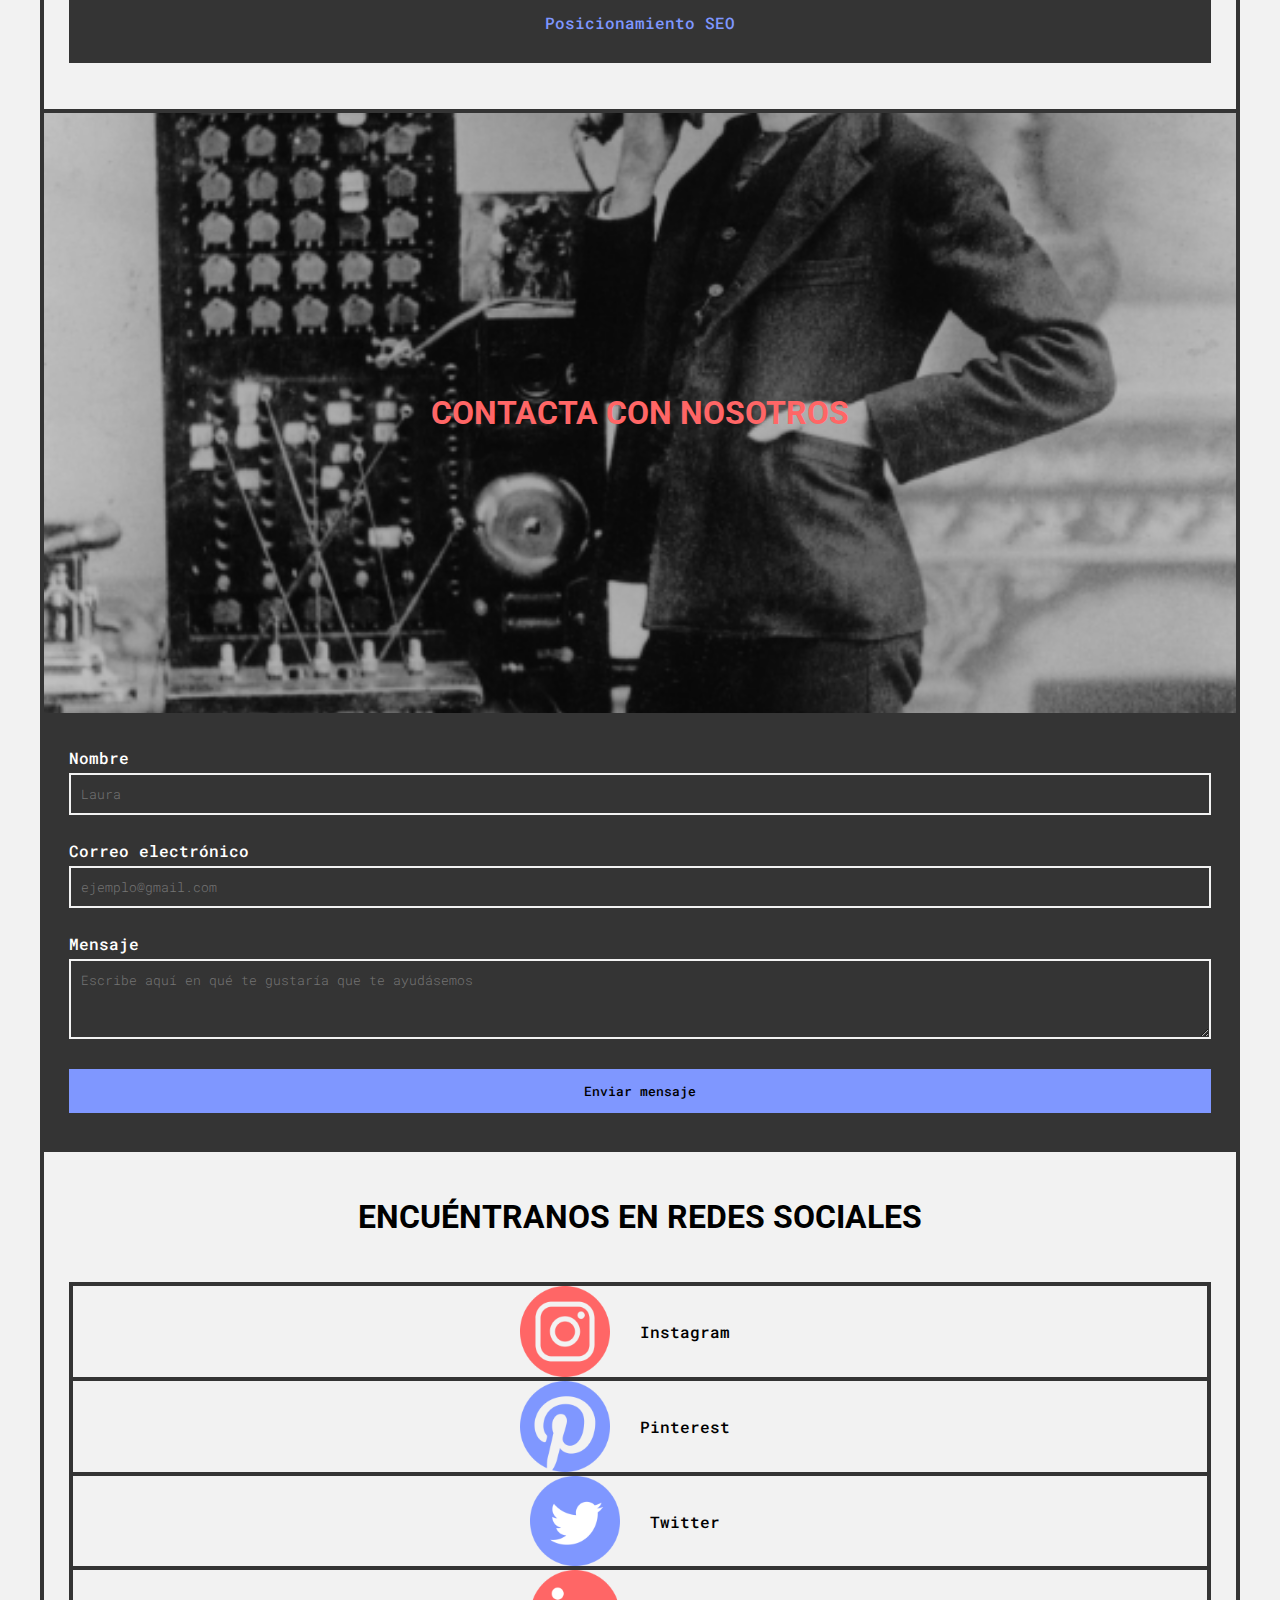
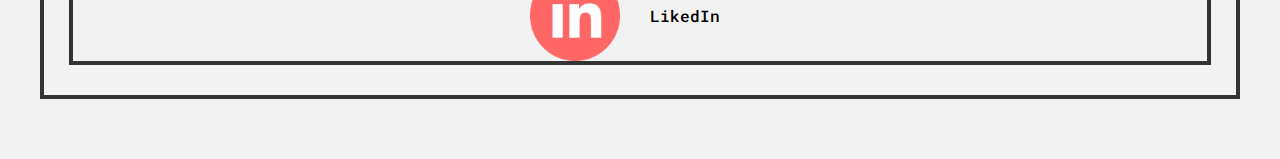
==== commit 9d71accf: "Media queries 1" ====
--- a/about.html
+++ b/about.html
@@ -1,12 +1,12 @@
 <!DOCTYPE html>
 <html lang="en">
 <head>
-    <meta charset="UTF-8">
-    <meta http-equiv="X-UA-Compatible" content="IE=edge">
-    <meta name="viewport" content="width=device-width, initial-scale=1.0">
-    <link rel="stylesheet" href="css/style.css">
-    <title>About Us</title>
-    <link rel="preconnect" href="https://fonts.googleapis.com">
+  <meta charset="UTF-8">
+  <meta http-equiv="X-UA-Compatible" content="IE=edge">
+  <meta name="viewport" content="width=device-width, initial-scale=1.0">
+  <link rel="stylesheet" href="css/style.css">
+  <title>About Us</title>
+  <link rel="preconnect" href="https://fonts.googleapis.com">
   <link rel="preconnect" href="https://fonts.gstatic.com" crossorigin>
   <link href="https://fonts.googleapis.com/css2?family=Roboto+Mono:wght@300;500&family=Roboto:ital,wght@0,900;1,900&display=swap" rel="stylesheet">
 </head>
@@ -35,29 +35,46 @@
         <p> Si buscas:
         </p>
         <ul>
-          <li class="blue-text grey-border hover-grey">Profesionalidad</li>
-          <li class="orange-text grey-border hover-grey">Trato directo</li>
-          <li class="blue-text grey-border hover-grey">Conocimiento del sector</li>
-          <li class="last-li orange-text grey-border hover-grey">Personalización</li>
+          <li class="blue-text grey-border">Profesionalidad</li>
+          <li class="orange-text grey-border">Trato directo</li>
+          <li class="blue-text grey-border">Conocimiento del sector</li>
+          <li class="last-li orange-text grey-border">Personalización</li>
         </ul>
-        <p class="big-bold-text">¡Eureka! Nos has encontrado.
+        <p class="big-bold-text"><i>¡Eureka!</i> Nos has encontrado.
         </p>
       </section>
     </section>
   </article>
   
   <article>
-    <a class="box border-box box-title orange-box box-title-mono" href="#contact">CONTACTA</a>
-    <a class="box border-box box-title box-title-mono" href="#aboutUs">CONOCE NUESTRA TRAYECTORIA</a>
+    <a class="box border-box box-title orange-box box-title-mono hover-box" href="#contact">CONTACTA</a>
+    <a class="box border-box box-title box-title-mono hover-box" href="#aboutUs">CONOCE NUESTRA TRAYECTORIA</a>
   </article>
   
   <article id="aboutUs">
     <section>
-      <img class="border-box" src="img/foto-prueba-2.jpg" alt="Pau">
+      <div class="border-box foto-pau">
+        <p>
+          Hello! Bienvenido a mi tostón y gracias de antemano por leerlo.
+        </p>
+        <p>
+          Siempre me ha apasionado practicar todo tipo deportes, y es por esto que en esa etapa de inmadurez total en la que te obligan a elegir tu profesión futura, “un Pau muy inmaduro” eligió estudiar Licenciatura en Ciencias de la Actividad Física y Deporte, con un posterior Master en Dirección y Gestión de Actividades Deportivas. Tras numerosos intentos laborales trabajando en distintas especialidades, descubrí que mi vocación laboral no iba unida a mi pasión por la práctica deportiva en mi vida personal. 
+        </p>
+        <p>
+          Pasado el tiempo, un “Pau más maduro” por fin descubrió que el tipo de trabajo que podría desempeñar dentro del sector digital, combinado con la calidad de vida que brinda el día a día esa profesión, sería lo que lo seduciría para siempre (laboralmente hablando, claro).
+        </p>
+      </div>
       <p class="box border-box box-title blue-box box-title-mono name-text">Pau Aracil</p>
     </section>
     <section>
-      <img class="border-box" src="img/foto-prueba-2.jpg" alt="Maria">
+      <div class="border-box foto-maria">
+        <p>
+          ¡Hola! Soy Maria, una chica apasionada por la <b>ciencia y la tecnología</b>. Después de graduarme en <b>Bioquímica y Ciencias Biomédicas</b>, decidí seguir mis estudios y obtener un Máster en Criminología y Ciencias Forenses. Sin embargo, durante la pandemia mi vida dio un vuelco (como la de todos, imagino) y me empecé a interesar por el mundo digital. Así que decidí tomar un <b>nuevo rumbo en mi carrera</b>.
+        </p>
+        <p>
+          Actualmente me dedico al <b>Diseño UX/UI y al Desarrollo Web</b>, y estoy constantemente formándome en estas áreas. Estoy emocionada de poder aplicar mis conocimientos en ciencia a proyectos innovadores y creativos y me encantaría que el tuyo fuera uno de ellos.
+        </p>
+      </div>
       <p class="box border-box box-title orange-box box-title-mono name-text">Maria Parra</p>
     </section>
   </article>
@@ -73,7 +90,7 @@
         <li class="orange-text grey-box white-border">Diseño UX/UI</li>
         <li class="blue-text grey-box white-border">Desarrollo Web</li>
         <li class="orange-text grey-box white-border">Gestión de Redes Sociales</li>
-        <li class="last-li blue-text grey-box white-border">Posicionamiento SEO</li>
+        <li class="blue-text grey-box white-border">Posicionamiento SEO</li>
       </ul>
     </section>
   </article>
@@ -83,15 +100,15 @@
     <form class="box border-box grey-box">
       <section class="content margin-box ">
         <label for="name">Nombre</label>
-        <input type="text" placeholder="Laura" id="name">
+        <input class="grey-box" type="text" placeholder="Laura" id="name">
       </section>
       <section class="content margin-box">
         <label for="mail">Correo electrónico</label>
-        <input type="email" placeholder="ejemplo@gmail.com" id="mail">
+        <input class="grey-box" type="email" placeholder="ejemplo@gmail.com" id="mail">
       </section>
       <section class="content margin-box">
         <label for="msg">Mensaje</label>
-        <textarea type="text" placeholder="Escribe aquí en qué te gustaría que te ayudásemos" id="msg"></textarea>
+        <textarea class="grey-box" type="text" placeholder="Escribe aquí en qué te gustaría que te ayudásemos" id="msg"></textarea>
       </section>
       <section class="content margin-box">
         <button class="blue-box" type="submit" name="enviar"><p>Enviar mensaje</p></button>
@@ -100,7 +117,7 @@
   </article>
     
   <article>
-    <section class="box box-title">
+    <section class="box title-center">
       <h2>ENCUÉNTRANOS EN REDES SOCIALES</h2>
     </section>
     <section class="box">
--- a/css/style.css
+++ b/css/style.css
@@ -15,7 +15,7 @@
   
 h2 {
   font-size: 2em;
-  line-height: 30px; 
+  line-height: 30px;
 }
   
 h3 {
@@ -96,7 +96,7 @@
 
 .big-bold-text {
   font-weight: 500;
-  font-size: 1.2em;
+  font-size: 1.4em;
   line-height: 25px; 
 }
   
@@ -130,6 +130,13 @@
   justify-content: center;
   align-items: center;
   padding: 30px 30px;
+  text-align: center;
+}
+
+.title-center {
+  justify-content: center;
+  align-items: center;
+  padding: 30px 30px 0 30px;
   text-align: center;
 }
   
@@ -183,12 +190,12 @@
 
 .white-border {
   border-color: #F2F2F2;
-  border-width: 4px 4px 0 4px;
+  border-width: 4px 0 0 0;
   border-style: solid;
 }
 
 .name-text::after {
-  content: "Haz click aquí o en mi foto para saber más sobre mi";
+  content: "Haz click en mi foto para saber más sobre mí";
   color: black;
   font-size: 0.4em;
   line-height: 15px;
@@ -200,13 +207,15 @@
 .icon-text {
   display: flex;
   align-items: center;
+  justify-content: center;
+}
+
+.icon {
+  width: 12%;
+  height: 12%;
+  display: flex;
+  align-items: center;
   justify-content: left;
-  padding-left: 20%;
-}
-
-.icon {
-  width: 15%;
-  height: 15%;
 }
   
 .last-li {
@@ -215,10 +224,6 @@
 
 /* Locura de hovers */
 
-.hover-grey:hover, .hover-grey:active {
-  background-color: #343434;
-}
-
 button:hover {
   background-color: #FF6666;
 }
@@ -227,18 +232,63 @@
   border: solid 2px #FF6666;
 }
 
-
-
-
-
-  
-  
-/* Todo esto de aquí abajo creo que lo tendré que poner para un móvil algo más grande
-
-Además, tendré que hacer algo para que no tengan margen, porque en el móvil peque peque lo he puesto
-igual que están las fortalezas y los servicios.
-
-Comprobar que todas las clases estén bien!
+.hover-box:hover,.hover-box:active {
+  background-color: #7F97FF;
+}
+
+.foto-maria, .foto-pau {
+  height: 60%;
+  background-repeat: no-repeat;
+  background-position: center;
+  background-size: cover;
+  display: block;
+  align-items: center;
+  justify-content: right;
+  padding: 50px;
+}
+
+.foto-maria {
+  background-image: url("../img/foto-prueba-2.jpg");
+}
+
+.foto-pau {
+  background-image: url("../img/foto-prueba-2.jpg");
+}
+
+.foto-maria > p,.foto-pau > p {
+  visibility: hidden;
+}
+
+.foto-maria:hover,.foto-maria:active {
+  background-image: url("../img/foto-prueba-3.png");
+}
+
+.foto-pau:hover,.foto-pau:active {
+  background-image: url("../img/foto-prueba-3.png");
+}
+
+
+.foto-maria:hover > p,.foto-pau:hover > p {
+  visibility: visible;
+}
+
+
+/* Media queries */
+
+@media (min-width: 500px) {
+  .icon {
+    width: 8%;
+    height: 8%;
+  }
+  body {
+    margin: 60px 40px;
+  }
+}
+
+
+  
+  
+/* 
 
   .socialMedia {
     display: flex;
@@ -264,4 +314,8 @@
     border-width: 4px 0 0 2px;
   } 
 
-  */+  */
+
+
+
+
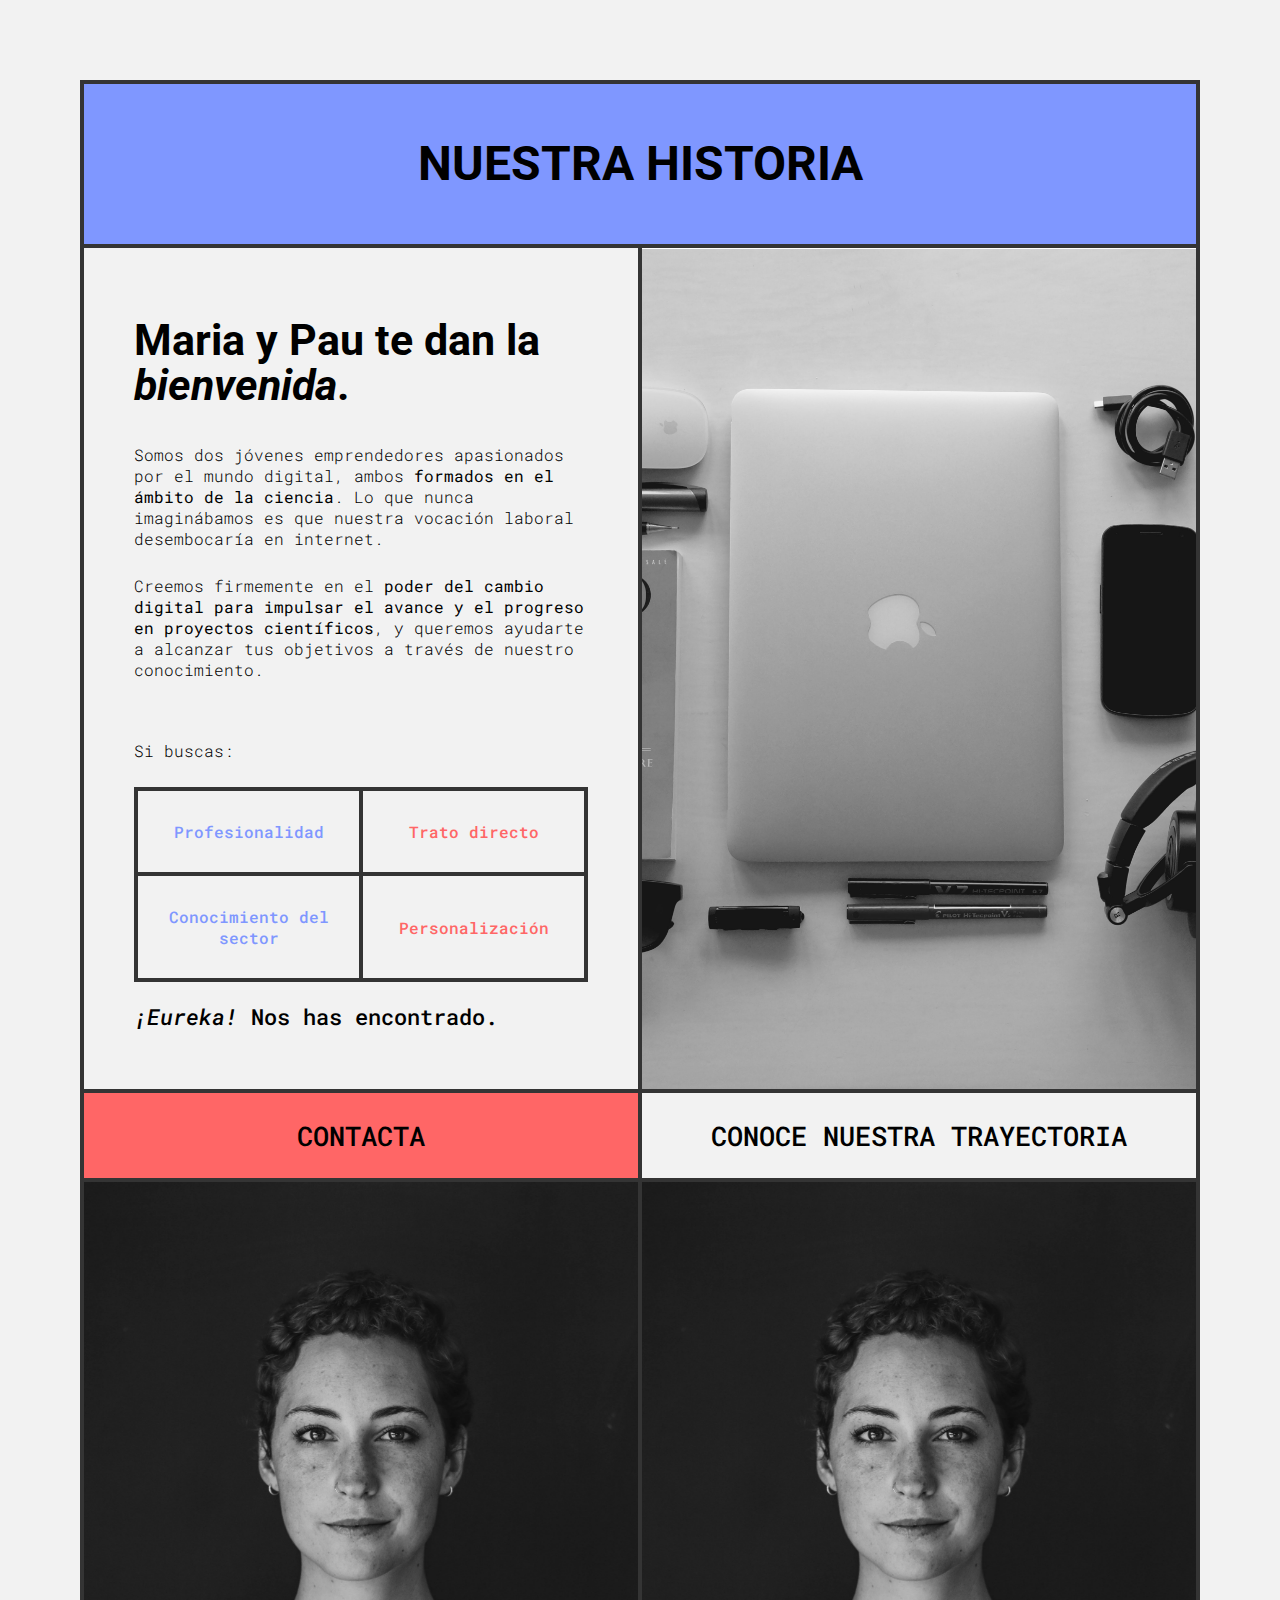
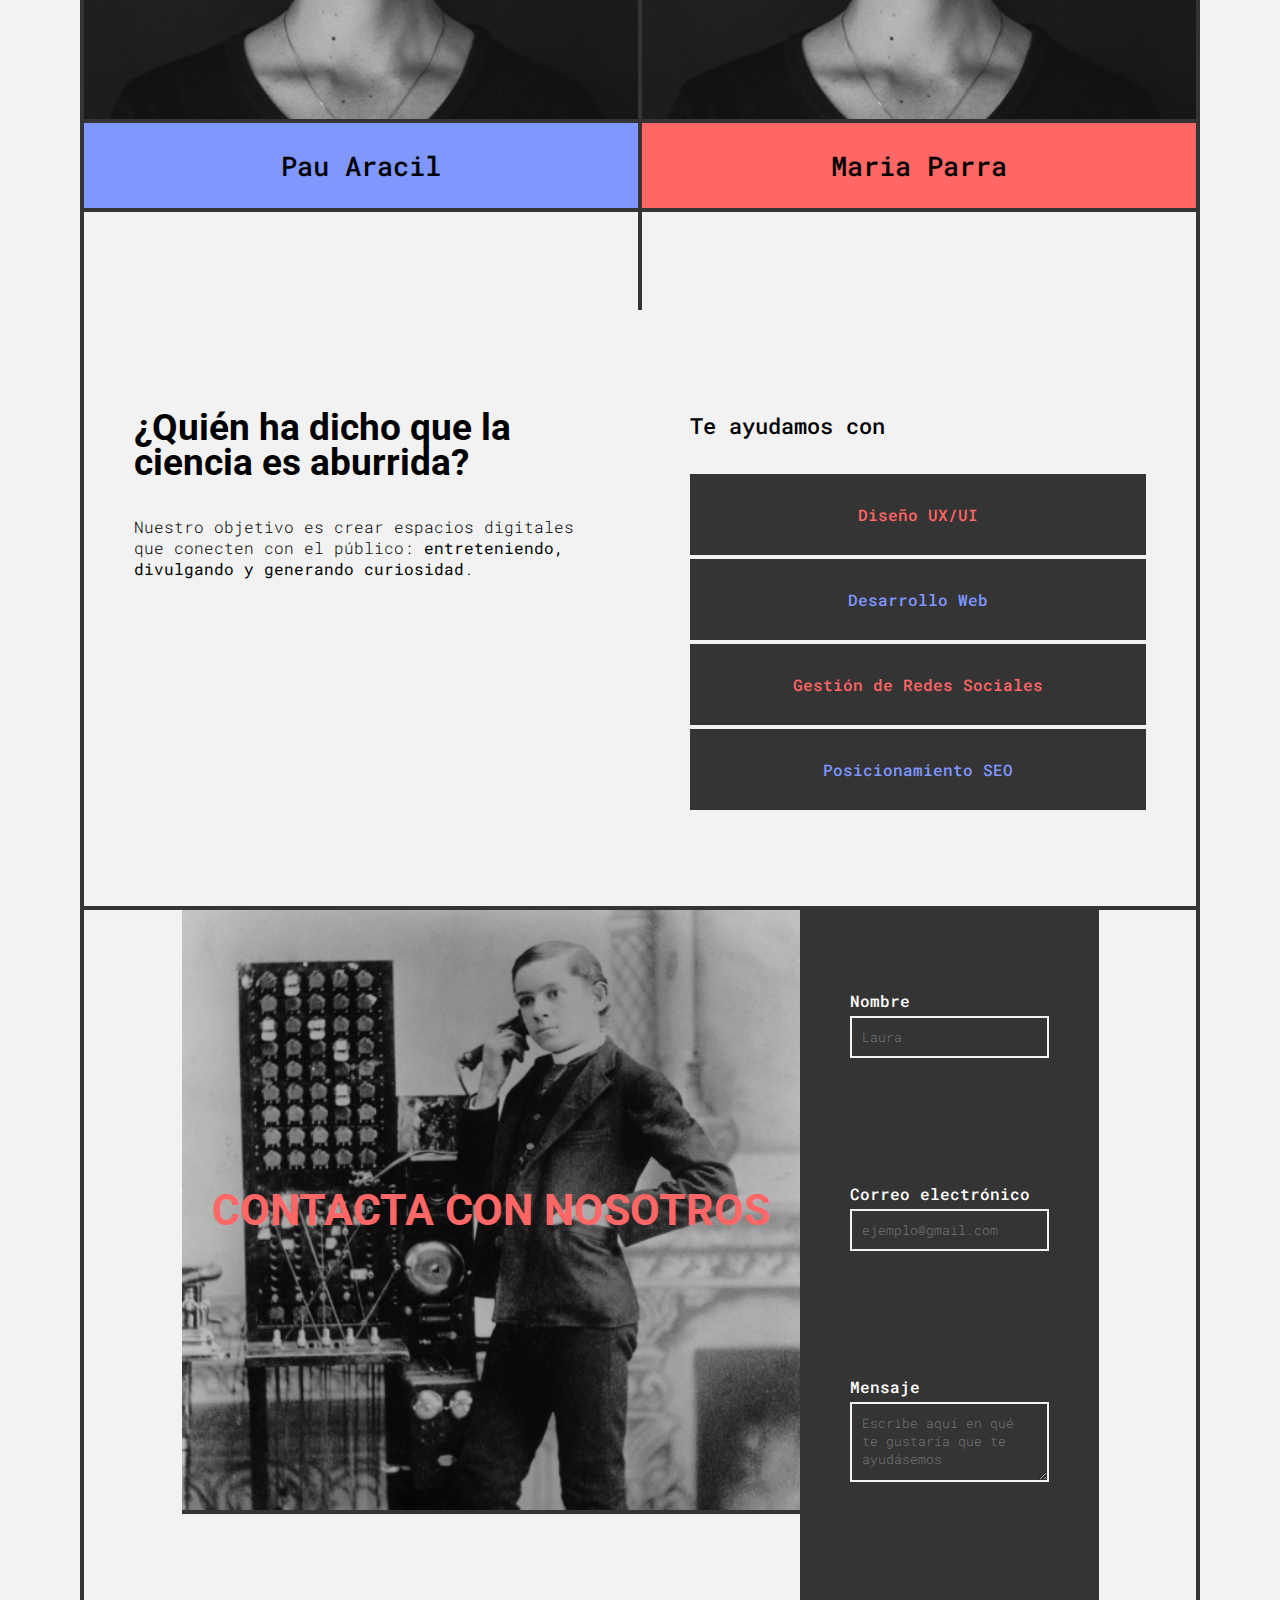
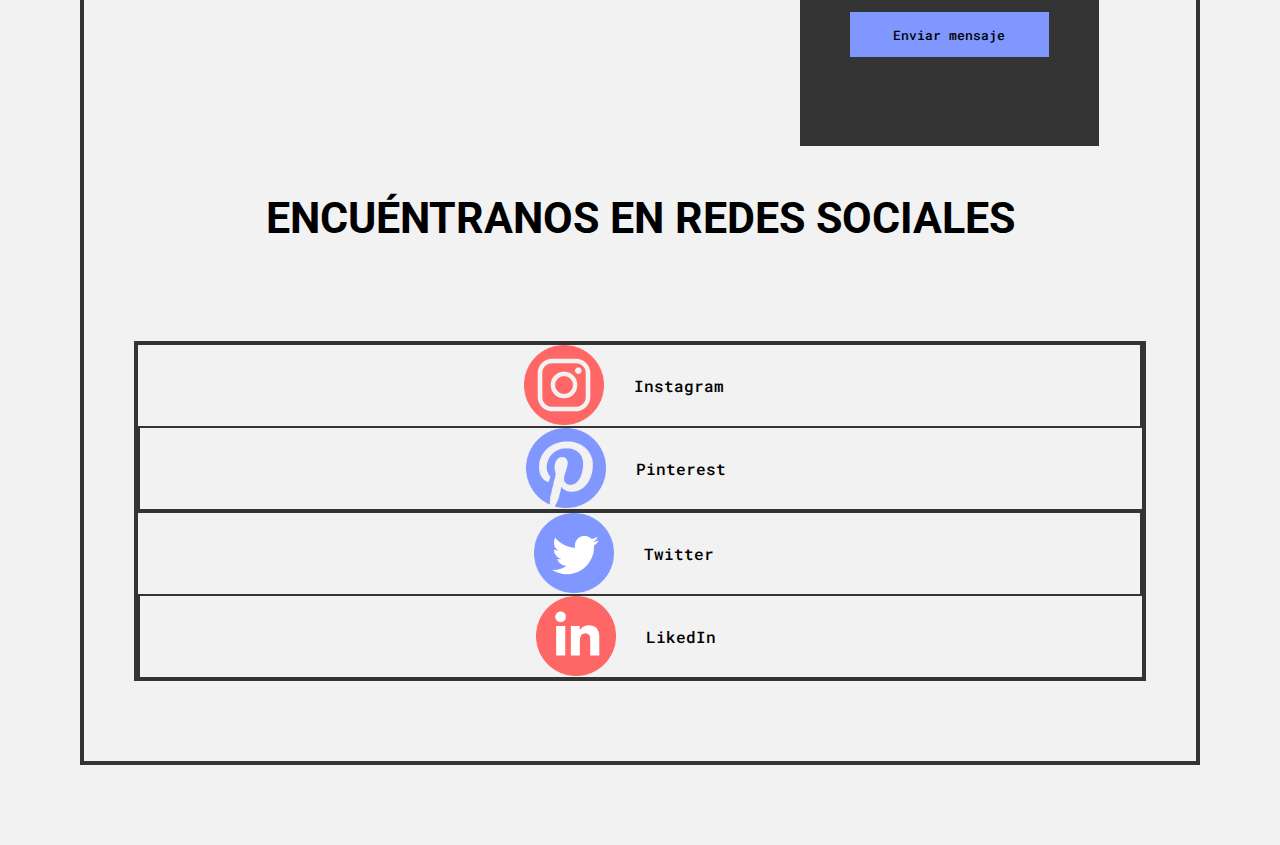
==== commit 5f783562: "Media queries 2" ====
--- a/about.html
+++ b/about.html
@@ -18,11 +18,11 @@
     </h1>
   </header>
   
-  <article>
-    <section>
-      <img class="border-box" src="img/foto-prueba-1.jpg" alt="fotografía de Pau y Maria">
+  <article class="big-box-reverse">
+    <section class="border-left">
+      <img class="foto-portada border-box" src="img/foto-prueba-1.jpg" alt="fotografía de Pau y Maria">
     </section>
-    <section class="box border-box">
+    <section class="border-box bienvenida">
       <section class="margin-box">
         <h2>Maria y Pau te dan la <i>bienvenida</i>.
         </h2>
@@ -34,11 +34,11 @@
       <section class="margin-box">
         <p> Si buscas:
         </p>
-        <ul>
-          <li class="blue-text grey-border">Profesionalidad</li>
-          <li class="orange-text grey-border">Trato directo</li>
-          <li class="blue-text grey-border">Conocimiento del sector</li>
-          <li class="last-li orange-text grey-border">Personalización</li>
+        <ul class="row grey-border">
+          <li class="blue-text grey-border-right-bottom">Profesionalidad</li>
+          <li class="orange-text grey-border-left-bottom">Trato directo</li>
+          <li class="blue-text grey-border-right-top">Conocimiento del sector</li>
+          <li class="orange-text grey-border-left-top">Personalización</li>
         </ul>
         <p class="big-bold-text"><i>¡Eureka!</i> Nos has encontrado.
         </p>
@@ -46,12 +46,12 @@
     </section>
   </article>
   
-  <article>
+  <article class="big-box">
     <a class="box border-box box-title orange-box box-title-mono hover-box" href="#contact">CONTACTA</a>
-    <a class="box border-box box-title box-title-mono hover-box" href="#aboutUs">CONOCE NUESTRA TRAYECTORIA</a>
+    <a class="border-left-bottom box border-box box-title box-title-mono hover-box" href="#aboutUs">CONOCE NUESTRA TRAYECTORIA</a>
   </article>
   
-  <article id="aboutUs">
+  <article class="big-box" id="aboutUs">
     <section>
       <div class="border-box foto-pau">
         <p>
@@ -66,7 +66,7 @@
       </div>
       <p class="box border-box box-title blue-box box-title-mono name-text">Pau Aracil</p>
     </section>
-    <section>
+    <section class="border-left">
       <div class="border-box foto-maria">
         <p>
           ¡Hola! Soy Maria, una chica apasionada por la <b>ciencia y la tecnología</b>. Después de graduarme en <b>Bioquímica y Ciencias Biomédicas</b>, decidí seguir mis estudios y obtener un Máster en Criminología y Ciencias Forenses. Sin embargo, durante la pandemia mi vida dio un vuelco (como la de todos, imagino) y me empecé a interesar por el mundo digital. Así que decidí tomar un <b>nuevo rumbo en mi carrera</b>.
@@ -79,7 +79,7 @@
     </section>
   </article>
   
-  <article class="box border-box">
+  <article class="big-box box border-box">
     <section class="margin-box">
       <h3 class="italic-font">¿Quién ha dicho que la ciencia es aburrida?</h3>
       <p>Nuestro objetivo es crear espacios digitales que conecten con el público: <b>entreteniendo, divulgando y generando curiosidad</b>.</p>
@@ -95,7 +95,7 @@
     </section>
   </article>
   
-  <article id="contact">
+  <article class="big-box" id="contact">
     <h2 class="box border-box box-title contact-background orange-text">CONTACTA CON NOSOTROS</h2>
     <form class="box border-box grey-box">
       <section class="content margin-box ">
@@ -121,22 +121,20 @@
       <h2>ENCUÉNTRANOS EN REDES SOCIALES</h2>
     </section>
     <section class="box">
-      <ul class="margin-box socialMedia">
-        <section class="icon-text grey-border">
+      <ul class="margin-box socialMedia grey-border">
+        <section class="icon-text grey-border-right-bottom grey-hover">
           <img class="icon" src="img/icono-instagram.png" alt="Icono Instagram">
           <li>Instagram</li>
         </section>
-        <section class="icon-text grey-border">
+        <section class="icon-text grey-border-left-bottom grey-hover">
           <img class="icon" src="img/icono-pinterest.png" alt="Icono Pinterest">
           <li>Pinterest</li>
         </section>
-      </ul>
-      <ul class="margin-box socialMedia">
-        <section class="icon-text grey-border">
+        <section class="icon-text grey-border-right-top grey-hover">
           <img class="icon" src="img/icono-twitter.png" alt="Icono Twitter">
           <li>Twitter</li>
         </section>
-        <section class="last-li icon-text grey-border">
+        <section class="icon-text grey-border-left-top grey-hover">
           <img class="icon" src="img/icono-linkedin.png" alt="Icono LikedIn">
           <li>LikedIn</li>
         </section>
--- a/css/style.css
+++ b/css/style.css
@@ -10,7 +10,7 @@
 h1, h2, h3 {
   font-family: Roboto;
   margin: 0;
-  padding: 20px 0 20px 0;
+  padding: 20px 0;
 }
   
 h2 {
@@ -89,6 +89,10 @@
   
 /* Utilities */
 
+.foto-portada {
+  height: 40vh;
+}
+
 .content {
   display: block;
   position: relative;
@@ -182,7 +186,7 @@
   color: #FF6666;
 }
   
-.grey-border {
+ul.grey-border {
   border-color: #343434;
   border-width: 4px 4px 0 4px;
   border-style: solid;
@@ -193,16 +197,6 @@
   border-width: 4px 0 0 0;
   border-style: solid;
 }
-
-.name-text::after {
-  content: "Haz click en mi foto para saber más sobre mí";
-  color: black;
-  font-size: 0.4em;
-  line-height: 15px;
-  margin-top: 10px;
-}
-
-/* Esto de arriba quitarlo en desktop, porque al pasar el cursor ya lo verán */
 
 .icon-text {
   display: flex;
@@ -217,10 +211,43 @@
   align-items: center;
   justify-content: left;
 }
-  
-.last-li {
-  border-width: 4px;
-}
+
+/* No me funciona esto :( 
+
+li[class^="grey-border-"] {
+  border-color: #343434;
+  border-width: 0 0 4px 0;
+  border-style: solid;
+}
+
+*/
+
+/* Y si lo hago de esta manera es muuuuy largo */
+
+.grey-border-left-bottom {
+  border-color: #343434;
+  border-width: 0 0 4px 0;
+  border-style: solid;
+}
+
+.grey-border-left-top {
+  border-color: #343434;
+  border-width: 0 0 4px 0;
+  border-style: solid;
+}
+
+.grey-border-right-bottom {
+  border-color: #343434;
+  border-width: 0 0 4px 0;
+  border-style: solid;
+}
+
+.grey-border-right-top {
+  border-color: #343434;
+  border-width: 0 0 4px 0;
+  border-style: solid;
+}
+
 
 /* Locura de hovers */
 
@@ -272,6 +299,11 @@
   visibility: visible;
 }
 
+.grey-hover:hover {
+  background-color: #343434;
+  color: white;
+}
+
 
 /* Media queries */
 
@@ -283,6 +315,114 @@
   body {
     margin: 60px 40px;
   }
+}
+
+@media (max-width: 900px) {
+  .name-text::after {
+    content: "Haz click en mi foto para saber más sobre mí";
+    color: black;
+    font-size: 0.4em;
+    line-height: 15px;
+    margin-top: 10px;
+  }
+}
+
+@media (min-width: 900px) {
+  body {
+    margin: 80px;
+  }
+
+  h2 {
+    font-size: 2.7em;
+    line-height: 45px;
+  }
+    
+  h3 {
+    font-size: 2.3em;
+    line-height: 35px;
+  }
+
+  .big-box-reverse {
+    display: flex;
+    flex-direction: row-reverse;
+    justify-content: center;
+  }
+
+  .big-box {
+    display: flex;
+    flex-direction: row;
+    justify-content: center;
+  }
+
+  .big-box-reverse > section, .big-box > section, .big-box > a {
+    flex: 1;
+  }
+
+  .margin-box {
+    margin: 50px;
+  }
+
+  .foto-portada {
+    box-sizing: border-box;
+    height: 100%;
+  }
+  
+  .border-left {
+    border-color: #343434;
+    border-width: 0 0 0 4px;
+    border-style: solid;
+  }
+
+  .border-left-bottom {
+    border-color: #343434;
+    border-width: 0 0 4px 4px;
+    border-style: solid;
+  }
+
+}
+
+@media (min-width: 1215px) {
+
+  .row {
+    display: flex;
+    flex-wrap: wrap;
+  }
+
+  .row > li{
+    flex: 50%;
+    box-sizing: border-box;
+  }
+
+  ul.grey-border {
+    border-color: #343434;
+    border-width: 4px 4px 4px 4px;
+    border-style: solid;
+  }
+
+  .grey-border-left-bottom {
+    border-color: #343434;
+    border-width: 0 0 2px 2px;
+    border-style: solid;
+  }
+
+  .grey-border-right-bottom {
+    border-color: #343434;
+    border-width: 0 2px 2px 0;
+    border-style: solid;
+  }
+
+  .grey-border-left-top {
+    border-color: #343434;
+    border-width: 2px 0 0 2px;
+    border-style: solid;
+  }
+
+  .grey-border-right-top {
+    border-color: #343434;
+    border-width: 2px 2px 0 0;
+    border-style: solid;
+  }
+
 }
 
 
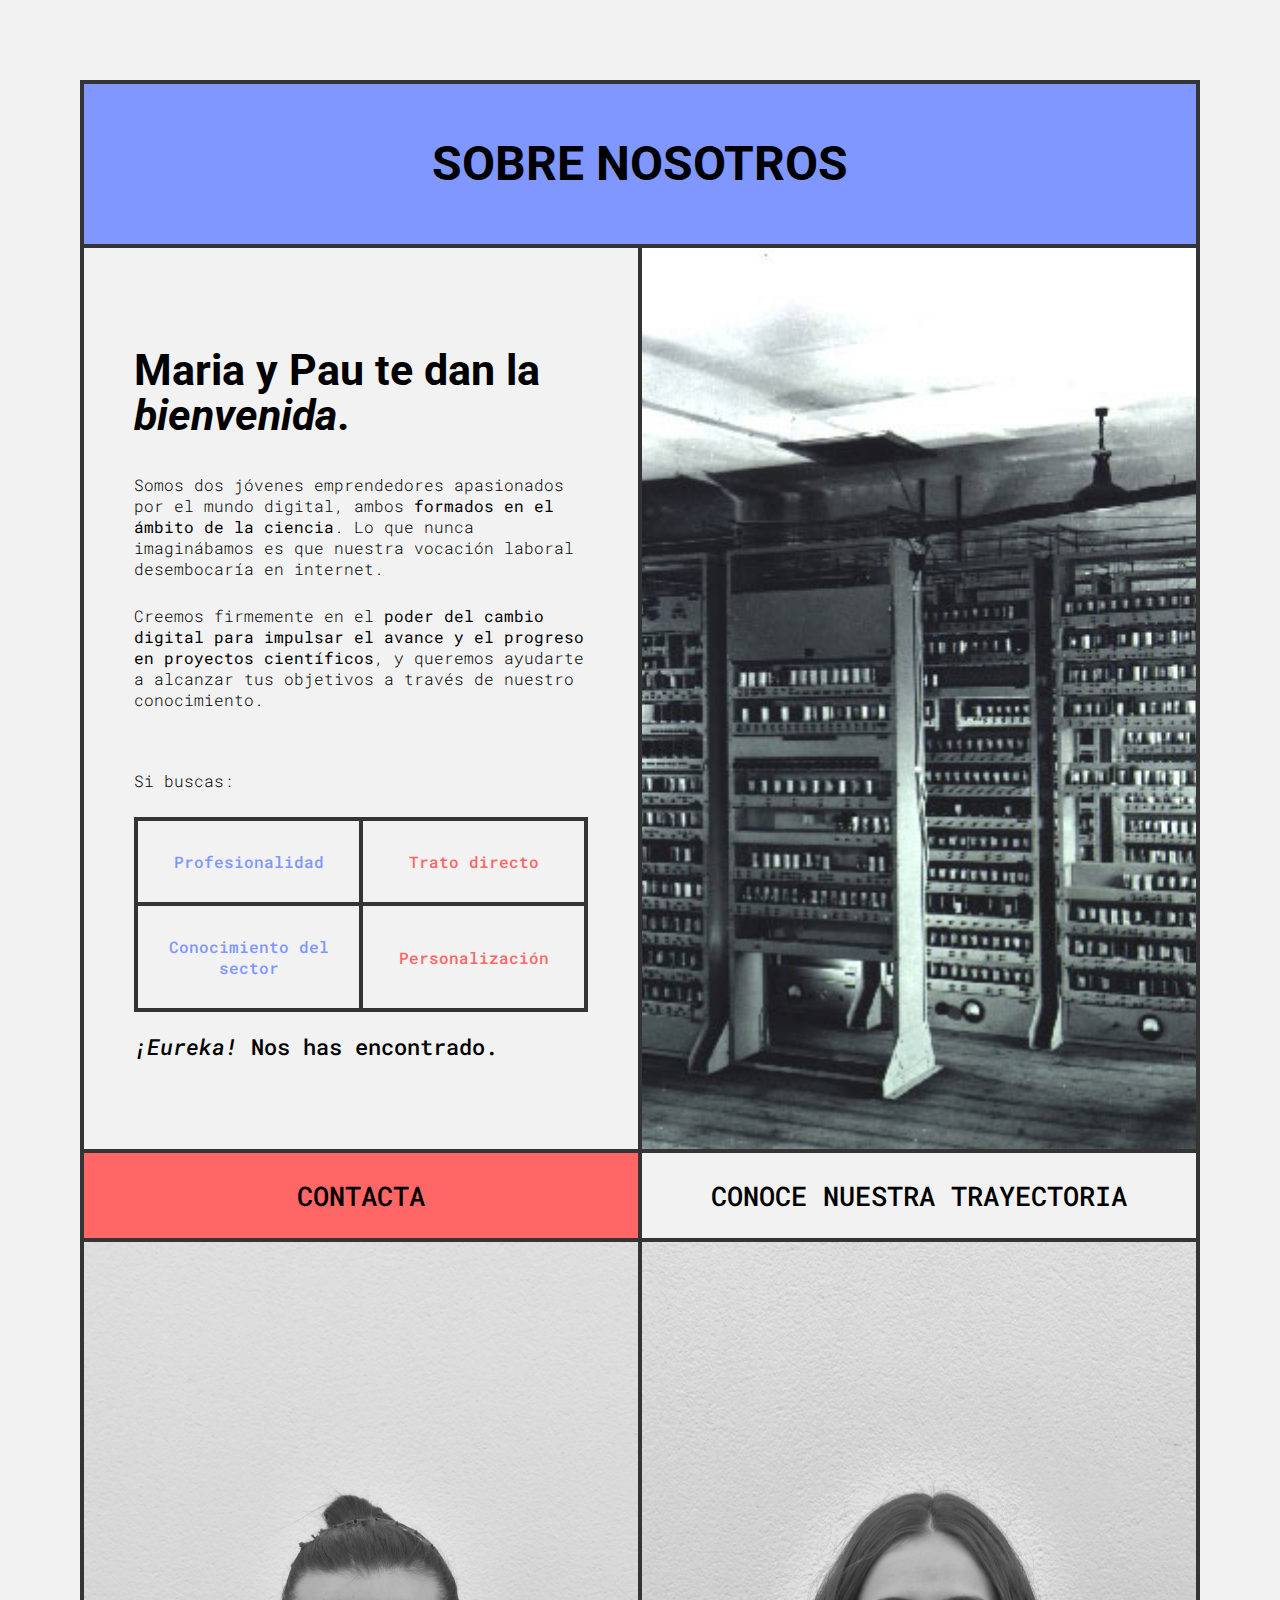
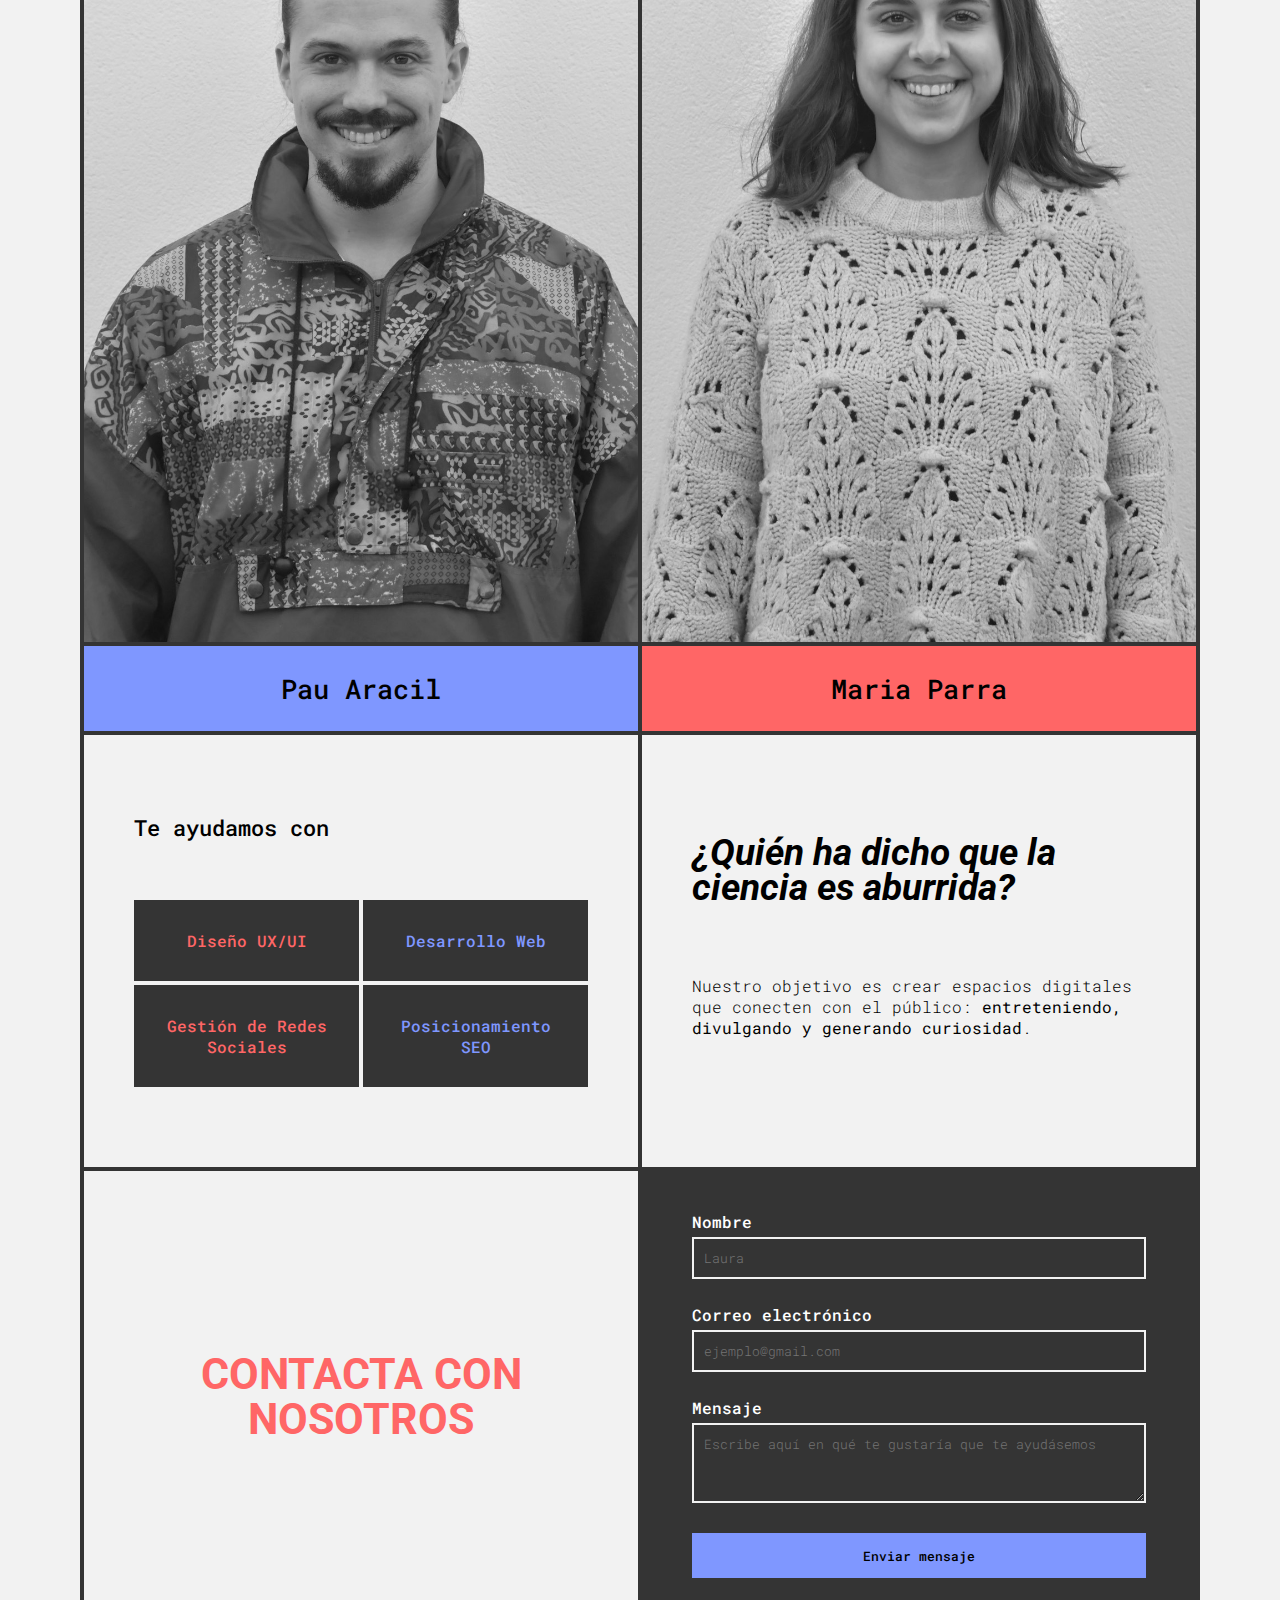
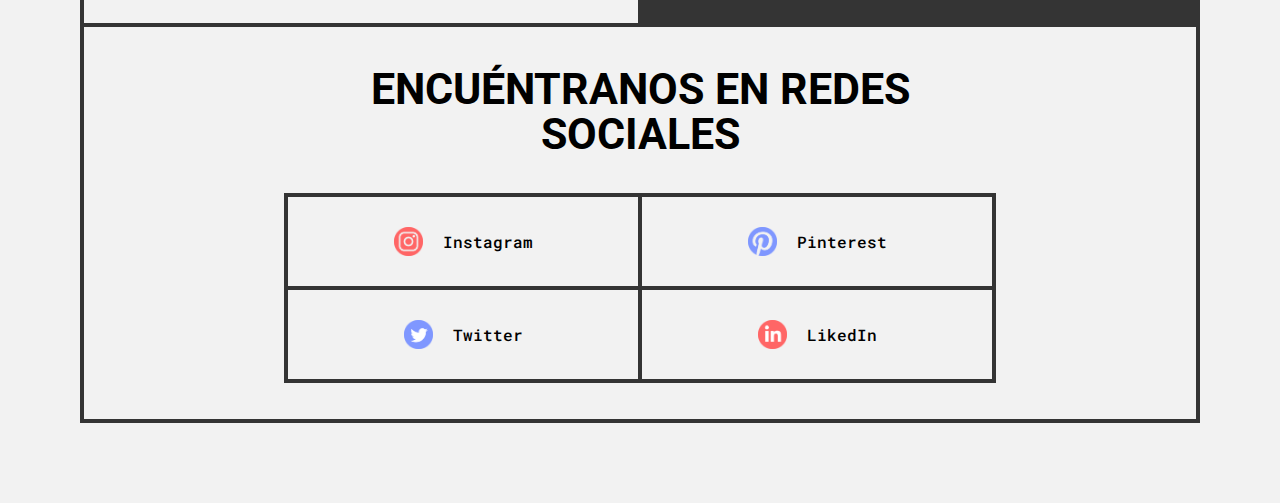
==== commit d4c5c0fb: "Muchos cambios" ====
--- a/about.html
+++ b/about.html
@@ -14,131 +14,145 @@
 <body>
   
   <header>
-    <h1 class="box border-box box-title blue-box h1-box">NUESTRA HISTORIA
+    <h1 class="box border-box box-title blue-box h1-box">SOBRE NOSOTROS
     </h1>
   </header>
+
+  <main>
+
+    <div class="big-box-reverse">
+      <div class="border-left">
+        <img class="foto-portada border-box" src="img/primer-ordenador-1.jpeg" alt="fotografía de Pau y Maria">
+      </div>
+      <div class="border-box paddingTopBottom">
+        <div class="margin-box">
+          <h2>Maria y Pau te dan la <i>bienvenida</i>.
+          </h2>
+          <p>Somos dos jóvenes emprendedores apasionados por el mundo digital, ambos <b>formados en el ámbito de la ciencia</b>. Lo que nunca imaginábamos es que nuestra vocación laboral desembocaría en internet.
+          </p>
+          <p>Creemos firmemente en el <b>poder del cambio digital para impulsar el avance y el progreso en proyectos científicos</b>, y queremos ayudarte a alcanzar tus objetivos a través de nuestro conocimiento.
+          </p>
+        </div>
+        <div class="margin-box">
+          <p> Si buscas:
+          </p>
+          <ul class="row grey-border">
+            <li class="blue-text grey-border-right-bottom">Profesionalidad</li>
+            <li class="orange-text grey-border-left-bottom">Trato directo</li>
+            <li class="blue-text grey-border-right-top">Conocimiento del sector</li>
+            <li class="orange-text grey-border-left-top">Personalización</li>
+          </ul>
+          <p class="big-bold-text"><i>¡Eureka!</i> Nos has encontrado.
+          </p>
+        </div>
+      </div>
+    </div>
+      
+    <div class="big-box">
+      <a class="box border-box box-title orange-box box-title-mono hover-box" href="#contact">CONTACTA</a>
+      <a class="border-left-bottom box border-box box-title box-title-mono hover-box" href="#aboutUs">CONOCE NUESTRA TRAYECTORIA</a>
+    </div>
+      
+    <div class="big-box" id="aboutUs">
+      <div>
+        <div class="border-box foto-pau">
+          <div class="parrafos">
+            <p>
+              Hello! Bienvenido a mi tostón y gracias de antemano por leerlo.
+            </p>
+            <p>
+              Siempre me ha apasionado practicar todo tipo deportes y es por esto que, en esa etapa en la que te obligan a elegir tu profesión futura, decidí estudiar <b>Licenciatura en Ciencias de la Actividad Física y Deporte</b>. Pero más tarde descubrí que mi vocación laboral no iba unida a mi pasión por la práctica deportiva en mi vida personal.
+            </p>
+            <p>
+              Pasado el tiempo, un “Pau más maduro” por fin descubrió que el tipo de trabajo que podría desempeñar dentro del sector digital sería lo que lo seduciría para siempre. Tomé la decisión y  me formé en todo tipo de herramientas que envuelven al <b>Marketing Digital</b>.
+            </p>
+          </div>
+        </div>
+        <p class="box border-box box-title blue-box box-title-mono name-text">Pau Aracil</p>
+      </div>
+      <div class="border-left">
+        <div class="border-box foto-maria">
+          <div class="parrafos">
+            <p>
+              ¡Hola! Soy Maria, una chica apasionada por la ciencia y la tecnología. Después de graduarme en <b>Bioquímica y Ciencias Biomédicas</b>, decidí seguir mis estudios y obtener un Máster en Criminología y Ciencias Forenses. Sin embargo, durante la pandemia me empecé a interesar por el mundo digital. Así que decidí tomar un nuevo rumbo en mi carrera.
+            </p>
+            <p>
+              Actualmente me dedico al <b>Diseño UX/UI y al Desarrollo Web</b>, y estoy constantemente formándome en estas áreas. Estoy emocionada de poder aplicar mis conocimientos en ciencia a proyectos innovadores y creativos y me encantaría que el tuyo fuera uno de ellos.
+            </p>
+          </div>
+        </div>
+        <p class="box border-box box-title orange-box box-title-mono name-text">Maria Parra</p>
+      </div>
+    </div>
+      
+    <div class="big-box-reverse border-box">
+      <div class="paddingTopBottom border-left">
+        <h3 class="italic-text margin-box">¿Quién ha dicho que la ciencia es aburrida?</h3>
+        <p class="margin-box">Nuestro objetivo es crear espacios digitales que conecten con el público: <b>entreteniendo, divulgando y generando curiosidad</b>.</p>
+      </div>
+      <div class="paddingTopBottom">
+        <p class="big-bold-text margin-box">Te ayudamos con</p>
+        <ul class="margin-box row">
+          <li class="orange-text grey-box white-border white-border-right-bottom">Diseño UX/UI</li>
+          <li class="blue-text grey-box white-border white-border-left-bottom">Desarrollo Web</li>
+          <li class="orange-text grey-box white-border white-border-right-top">Gestión de Redes Sociales</li>
+          <li class="blue-text grey-box white-border white-border-left-top">Posicionamiento SEO</li>
+        </ul>
+      </div>
+    </div>
+      
+    <div class="big-box" id="contact">
+      <div>
+        <h2 class="box border-box box-title contact-background orange-text">CONTACTA CON NOSOTROS</h2>
+      </div>
+      <div class="border-left">
+        <form class="box border-box grey-box">
+          <div class="content margin-box">
+            <label for="name">Nombre</label>
+            <input class="grey-box" type="text" placeholder="Laura" id="name">
+          </div>
+          <div class="content margin-box">
+            <label for="mail">Correo electrónico</label>
+            <input class="grey-box" type="email" placeholder="ejemplo@gmail.com" id="mail">
+          </div>
+          <div class="content margin-box">
+            <label for="msg">Mensaje</label>
+            <textarea class="grey-box" type="text" placeholder="Escribe aquí en qué te gustaría que te ayudásemos" id="msg"></textarea>
+          </div>
+          <div class="content margin-box">
+            <button class="blue-box" type="submit" name="enviar"><p>Enviar mensaje</p></button>
+          </div>
+        </form>
+      </div>
+    </div>
+
+  </main>
+
+
+  <footer>
+    <div>
+      <h2>ENCUÉNTRANOS EN REDES SOCIALES</h2>
+    </div>
+    <div>
+      <ul class="row grey-border socialMedia">
+        <li class="grey-border-right-bottom grey-hover social">
+          <img class="icon" src="img/icono-instagram.png" alt="Icono Instagram">
+          <p>Instagram</p>
+        </li>
+        <li class="icon-text grey-border-left-bottom grey-hover social">
+          <img class="icon" src="img/icono-pinterest.png" alt="Icono Pinterest">
+          <p>Pinterest</p>
+        </li>
+        <li class="icon-text grey-border-right-top grey-hover social">
+          <img class="icon" src="img/icono-twitter.png" alt="Icono Twitter">
+          <p>Twitter</p>
+        </li>
+        <li class="icon-text grey-border-left-top grey-hover social">
+          <img class="icon" src="img/icono-linkedin.png" alt="Icono LikedIn">
+          <p>LikedIn</p>
+        </li>
+      </ul>
+    </div>
+  </footer>
   
-  <article class="big-box-reverse">
-    <section class="border-left">
-      <img class="foto-portada border-box" src="img/foto-prueba-1.jpg" alt="fotografía de Pau y Maria">
-    </section>
-    <section class="border-box bienvenida">
-      <section class="margin-box">
-        <h2>Maria y Pau te dan la <i>bienvenida</i>.
-        </h2>
-        <p>Somos dos jóvenes emprendedores apasionados por el mundo digital, ambos <b>formados en el ámbito de la ciencia</b>. Lo que nunca imaginábamos es que nuestra vocación laboral desembocaría en internet.
-        </p>
-        <p>Creemos firmemente en el <b>poder del cambio digital para impulsar el avance y el progreso en proyectos científicos</b>, y queremos ayudarte a alcanzar tus objetivos a través de nuestro conocimiento.
-        </p>
-      </section>
-      <section class="margin-box">
-        <p> Si buscas:
-        </p>
-        <ul class="row grey-border">
-          <li class="blue-text grey-border-right-bottom">Profesionalidad</li>
-          <li class="orange-text grey-border-left-bottom">Trato directo</li>
-          <li class="blue-text grey-border-right-top">Conocimiento del sector</li>
-          <li class="orange-text grey-border-left-top">Personalización</li>
-        </ul>
-        <p class="big-bold-text"><i>¡Eureka!</i> Nos has encontrado.
-        </p>
-      </section>
-    </section>
-  </article>
-  
-  <article class="big-box">
-    <a class="box border-box box-title orange-box box-title-mono hover-box" href="#contact">CONTACTA</a>
-    <a class="border-left-bottom box border-box box-title box-title-mono hover-box" href="#aboutUs">CONOCE NUESTRA TRAYECTORIA</a>
-  </article>
-  
-  <article class="big-box" id="aboutUs">
-    <section>
-      <div class="border-box foto-pau">
-        <p>
-          Hello! Bienvenido a mi tostón y gracias de antemano por leerlo.
-        </p>
-        <p>
-          Siempre me ha apasionado practicar todo tipo deportes, y es por esto que en esa etapa de inmadurez total en la que te obligan a elegir tu profesión futura, “un Pau muy inmaduro” eligió estudiar Licenciatura en Ciencias de la Actividad Física y Deporte, con un posterior Master en Dirección y Gestión de Actividades Deportivas. Tras numerosos intentos laborales trabajando en distintas especialidades, descubrí que mi vocación laboral no iba unida a mi pasión por la práctica deportiva en mi vida personal. 
-        </p>
-        <p>
-          Pasado el tiempo, un “Pau más maduro” por fin descubrió que el tipo de trabajo que podría desempeñar dentro del sector digital, combinado con la calidad de vida que brinda el día a día esa profesión, sería lo que lo seduciría para siempre (laboralmente hablando, claro).
-        </p>
-      </div>
-      <p class="box border-box box-title blue-box box-title-mono name-text">Pau Aracil</p>
-    </section>
-    <section class="border-left">
-      <div class="border-box foto-maria">
-        <p>
-          ¡Hola! Soy Maria, una chica apasionada por la <b>ciencia y la tecnología</b>. Después de graduarme en <b>Bioquímica y Ciencias Biomédicas</b>, decidí seguir mis estudios y obtener un Máster en Criminología y Ciencias Forenses. Sin embargo, durante la pandemia mi vida dio un vuelco (como la de todos, imagino) y me empecé a interesar por el mundo digital. Así que decidí tomar un <b>nuevo rumbo en mi carrera</b>.
-        </p>
-        <p>
-          Actualmente me dedico al <b>Diseño UX/UI y al Desarrollo Web</b>, y estoy constantemente formándome en estas áreas. Estoy emocionada de poder aplicar mis conocimientos en ciencia a proyectos innovadores y creativos y me encantaría que el tuyo fuera uno de ellos.
-        </p>
-      </div>
-      <p class="box border-box box-title orange-box box-title-mono name-text">Maria Parra</p>
-    </section>
-  </article>
-  
-  <article class="big-box box border-box">
-    <section class="margin-box">
-      <h3 class="italic-font">¿Quién ha dicho que la ciencia es aburrida?</h3>
-      <p>Nuestro objetivo es crear espacios digitales que conecten con el público: <b>entreteniendo, divulgando y generando curiosidad</b>.</p>
-    </section>
-    <section class="margin-box">
-      <p class="big-bold-text">Te ayudamos con</p>
-      <ul>
-        <li class="orange-text grey-box white-border">Diseño UX/UI</li>
-        <li class="blue-text grey-box white-border">Desarrollo Web</li>
-        <li class="orange-text grey-box white-border">Gestión de Redes Sociales</li>
-        <li class="blue-text grey-box white-border">Posicionamiento SEO</li>
-      </ul>
-    </section>
-  </article>
-  
-  <article class="big-box" id="contact">
-    <h2 class="box border-box box-title contact-background orange-text">CONTACTA CON NOSOTROS</h2>
-    <form class="box border-box grey-box">
-      <section class="content margin-box ">
-        <label for="name">Nombre</label>
-        <input class="grey-box" type="text" placeholder="Laura" id="name">
-      </section>
-      <section class="content margin-box">
-        <label for="mail">Correo electrónico</label>
-        <input class="grey-box" type="email" placeholder="ejemplo@gmail.com" id="mail">
-      </section>
-      <section class="content margin-box">
-        <label for="msg">Mensaje</label>
-        <textarea class="grey-box" type="text" placeholder="Escribe aquí en qué te gustaría que te ayudásemos" id="msg"></textarea>
-      </section>
-      <section class="content margin-box">
-        <button class="blue-box" type="submit" name="enviar"><p>Enviar mensaje</p></button>
-      </section>
-    </form>
-  </article>
-    
-  <article>
-    <section class="box title-center">
-      <h2>ENCUÉNTRANOS EN REDES SOCIALES</h2>
-    </section>
-    <section class="box">
-      <ul class="margin-box socialMedia grey-border">
-        <section class="icon-text grey-border-right-bottom grey-hover">
-          <img class="icon" src="img/icono-instagram.png" alt="Icono Instagram">
-          <li>Instagram</li>
-        </section>
-        <section class="icon-text grey-border-left-bottom grey-hover">
-          <img class="icon" src="img/icono-pinterest.png" alt="Icono Pinterest">
-          <li>Pinterest</li>
-        </section>
-        <section class="icon-text grey-border-right-top grey-hover">
-          <img class="icon" src="img/icono-twitter.png" alt="Icono Twitter">
-          <li>Twitter</li>
-        </section>
-        <section class="icon-text grey-border-left-top grey-hover">
-          <img class="icon" src="img/icono-linkedin.png" alt="Icono LikedIn">
-          <li>LikedIn</li>
-        </section>
-      </ul>
-  </article>
-
 </body>--- a/css/style.css
+++ b/css/style.css
@@ -14,12 +14,12 @@
 }
   
 h2 {
-  font-size: 2em;
+  font-size: 1.8em;
   line-height: 30px;
 }
   
 h3 {
-  font-size: 1.7em;
+  font-size: 1.5em;
 }
   
 p {
@@ -62,12 +62,14 @@
   display: block;
   width: 100%;
   margin: 5px 0 25px 0;
-  padding: 10px;
   box-sizing: border-box;
   border: solid 2px #F2F2F2;
   box-shadow: 0;
   outline: 0 none;
-
+}
+
+input {
+  padding: 10px;
 }
 
 textarea {
@@ -86,8 +88,25 @@
 button > p {
   padding: 0;
 }
+
+footer {
+  padding: 20px 25px;
+  justify-content: center;
+  align-items: center;
+  text-align: center;
+}
+
   
 /* Utilities */
+
+li > p {
+  margin: 0;
+  padding: 0;
+}
+
+.paddingTopBottom {
+  padding: 30px 0;
+}
 
 .foto-portada {
   height: 40vh;
@@ -134,13 +153,6 @@
   justify-content: center;
   align-items: center;
   padding: 30px 30px;
-  text-align: center;
-}
-
-.title-center {
-  justify-content: center;
-  align-items: center;
-  padding: 30px 30px 0 30px;
   text-align: center;
 }
   
@@ -175,7 +187,7 @@
 }
   
 .contact-background {
-  background-image: url("../img/foto-telefono.jpg");
+  background-image: url("../img/foto-telefono.JPG");
   height: 60vh;
   background-repeat: no-repeat;
   background-position: center;
@@ -185,7 +197,7 @@
   justify-content: center;
   color: #FF6666;
 }
-  
+
 ul.grey-border {
   border-color: #343434;
   border-width: 4px 4px 0 4px;
@@ -210,6 +222,7 @@
   display: flex;
   align-items: center;
   justify-content: left;
+  margin: 0 20px 0 0;
 }
 
 /* No me funciona esto :( 
@@ -263,40 +276,42 @@
   background-color: #7F97FF;
 }
 
+
 .foto-maria, .foto-pau {
-  height: 60%;
+  height: fit-content;
   background-repeat: no-repeat;
   background-position: center;
   background-size: cover;
-  display: block;
-  align-items: center;
-  justify-content: right;
-  padding: 50px;
+  padding: 25px;
+  display: flex;
+  align-items: center;
+  justify-content: center;
 }
 
 .foto-maria {
-  background-image: url("../img/foto-prueba-2.jpg");
+  background-image: url("../img/maria-def.JPG");
 }
 
 .foto-pau {
-  background-image: url("../img/foto-prueba-2.jpg");
-}
-
-.foto-maria > p,.foto-pau > p {
+  background-image: url("../img/pau-def.JPG");
+}
+
+.foto-maria > .parrafos,.foto-pau > .parrafos {
   visibility: hidden;
 }
 
 .foto-maria:hover,.foto-maria:active {
-  background-image: url("../img/foto-prueba-3.png");
+  background-image: url("../img/maria-white-def.png");
 }
 
 .foto-pau:hover,.foto-pau:active {
-  background-image: url("../img/foto-prueba-3.png");
-}
-
-
-.foto-maria:hover > p,.foto-pau:hover > p {
+  background-image: url("../img/pau-white-def.png");
+}
+
+
+.foto-maria:hover > .parrafos,.foto-pau:hover > .parrafos {
   visibility: visible;
+  font-size: 0.9em;
 }
 
 .grey-hover:hover {
@@ -314,6 +329,10 @@
   }
   body {
     margin: 60px 40px;
+  }
+
+  .foto-maria:hover > .parrafos,.foto-pau:hover > .parrafos {
+    font-size: 1em;
   }
 }
 
@@ -327,7 +346,67 @@
   }
 }
 
+@media (min-width: 650px) {
+
+  footer {
+    padding: 20px 100px;
+  }
+
+  .icon {
+    width: 20%;
+    height: 100%;
+  }
+
+  .socialMedia {
+    display: flex;
+    flex-wrap: wrap;
+  }
+
+  .socialMedia > li{
+    flex: 50%;
+    box-sizing: border-box;
+  }
+
+  ul.socialMedia {
+    border-color: #343434;
+    border-width: 4px 4px 4px 4px;
+    border-style: solid;
+  }
+
+  .social.grey-border-left-bottom {
+    border-color: #343434;
+    border-width: 0 0 2px 2px;
+    border-style: solid;
+  }
+
+  .social.grey-border-right-bottom {
+    border-color: #343434;
+    border-width: 0 2px 2px 0;
+    border-style: solid;
+  }
+
+  .social.grey-border-left-top {
+    border-color: #343434;
+    border-width: 2px 0 0 2px;
+    border-style: solid;
+  }
+
+  .social.grey-border-right-top {
+    border-color: #343434;
+    border-width: 2px 2px 0 0;
+    border-style: solid;
+  }
+
+  .foto-maria, .foto-pau {
+    padding: 30px;
+    height: 100vh;
+  }
+
+}
+
+
 @media (min-width: 900px) {
+
   body {
     margin: 80px;
   }
@@ -342,6 +421,10 @@
     line-height: 35px;
   }
 
+  footer {
+    padding: 20px 200px;
+  }
+
   .big-box-reverse {
     display: flex;
     flex-direction: row-reverse;
@@ -354,7 +437,7 @@
     justify-content: center;
   }
 
-  .big-box-reverse > section, .big-box > section, .big-box > a {
+  .big-box-reverse > div, .big-box > div, .big-box > a {
     flex: 1;
   }
 
@@ -379,9 +462,30 @@
     border-style: solid;
   }
 
+  .contact-background {
+    height: 100%;
+    box-sizing: border-box;
+  }
+
+  .content {
+    margin: 10px 50px;
+  }
+
+  .foto-maria, .foto-pau {
+    padding: 50px;
+  }
+
+  input, textarea {
+    margin: 5px 0 5px 0;
+  }
 }
 
 @media (min-width: 1215px) {
+
+  .icon {
+    width: 10%;
+    height: 100%;
+  }
 
   .row {
     display: flex;
@@ -423,39 +527,38 @@
     border-style: solid;
   }
 
-}
-
-
-  
-  
-/* 
-
-  .socialMedia {
-    display: flex;
-    justify-content: center;
-    align-items: center;
-    margin: 0;
-  }
-
-  .socialMedia > li {
-    text-align: center;
-    flex: 1;
-    display: block;
-    border-color: #343434;
-    border-style: solid;
-    margin: 0;
-  }
-  
-  .socialMedia > li:nth-child(1) {
-    border-width: 4px 2px 0 0;
-  }
-  
-  .socialMedia > li:nth-child(2) {
-    border-width: 4px 0 0 2px;
-  } 
-
-  */
-
-
-
-
+  .white-border-left-bottom {
+    border-color: #F2F2F2;
+    border-width: 0 0 2px 2px;
+    border-style: solid;
+  }
+
+  .white-border-right-bottom {
+    border-color: #F2F2F2;
+    border-width: 0 2px 2px 0;
+    border-style: solid;
+  }
+
+  .white-border-left-top {
+    border-color: #F2F2F2;
+    border-width: 2px 0 0 2px;
+    border-style: solid;
+  }
+
+  .white-border-right-top {
+    border-color: #F2F2F2;
+    border-width: 2px 2px 0 0;
+    border-style: solid;
+  }
+
+}
+
+@media (min-width: 1300px) {
+
+  footer {
+    padding: 20px 350px;
+  }
+}
+
+
+
